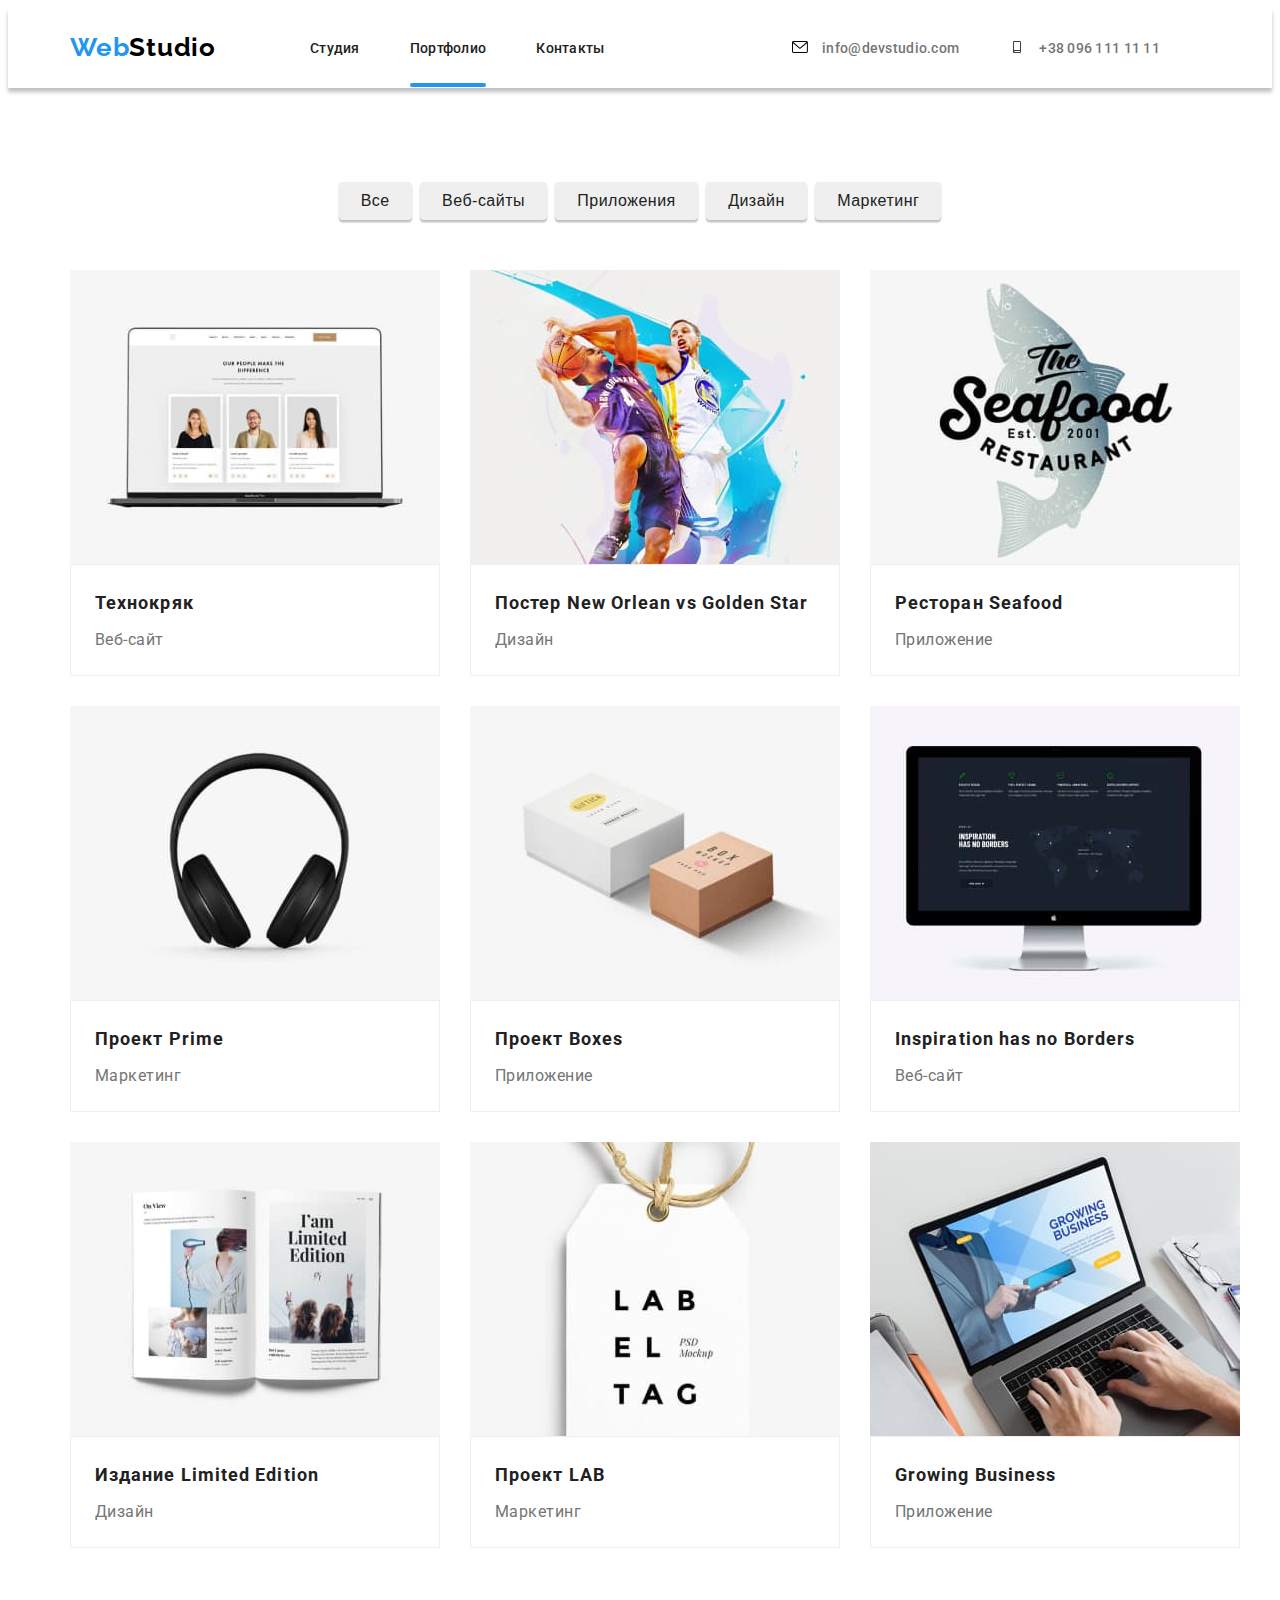
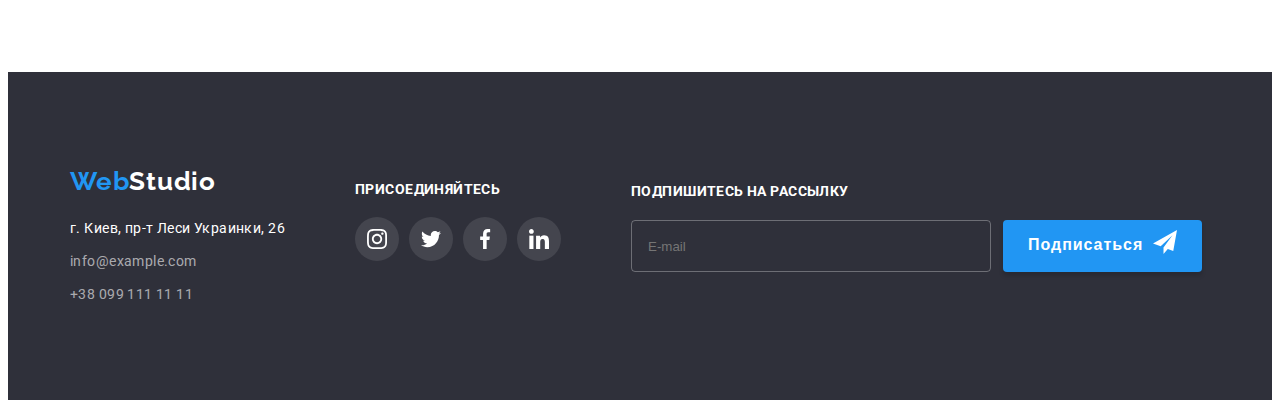
==== portfolio.html @ 91bf0d89 "update index.html" ====
<!DOCTYPE html>
<html lang="ru">

<head>
    <meta charset="UTF-8">
    <meta http-equiv="X-UA-Compatible" content="IE=edge">
    <meta name="viewport" content="width=device-width, initial-scale=1.0">
    <title>Портфолио</title>
    <link rel="preconnect" href="https://fonts.googleapis.com">
    <link rel="preconnect" href="https://fonts.gstatic.com" crossorigin>
    <link href="https://fonts.googleapis.com/css2?family=Raleway:wght@700&family=Roboto:wght@400;500;700&display=swap"
        rel="stylesheet">
    <link rel="stylesheet" href="https://cdnjs.cloudflare.com/ajax/libs/modern-normalize/1.1.0/modern-normalize.min.css"
        integrity="sha512-wpPYUAdjBVSE4KJnH1VR1HeZfpl1ub8YT/NKx4PuQ5NmX2tKuGu6U/JRp5y+Y8XG2tV+wKQpNHVUX03MfMFn9Q=="
        crossorigin="anonymous" referrerpolicy="no-referrer" />
    <link rel="stylesheet" href="./css/pstyles.css">

</head>

<body>
    <header class="header">
        <div class="div-header container">
            <nav class="navi">
                <a class="logo" href="./index.html"><span class="logo-start">Web</span>Studio</a>
                <ul class="header-menu">
                    <li class="header-list">
                        <a class="header-info" href="./studio.html">Студия</a>
                    </li>
                    <li class="header-list">
                        <a class=" after header-info" href="">Портфолио</a>
                    </li>
                    <li class="header-list">
                        <a class="header-info" href="">Контакты</a>
                    </li>
                </ul>
            </nav>
            <ul class="header-menu">
                <li class="link-header">
                    <svg class="contact-icon">
                        <use href="./images/sprite.svg#icon-envelope"></use>
                    </svg>
                    <a class="header-link" href="mailtoinfo@devstudio.com">info@devstudio.com</a>
                </li>
                <li class="link-header">
                    <svg class="contact-icon">
                        <use href="./images/sprite.svg#icon-smartphone"></use>
                    </svg>
                    <a class="header-link" href="tel+380961111111">+38 096 111 11 11</a>
                </li>
            </ul>
        </div>
    </header>
    <main>
        <section class="departments">
            <div class="div-link container">
                <ul class="menu-link">
                    <li class="main-list">
                        <button class="modal-btn" type="button">Все</button>
                    </li>
                    <li class="main-list">
                        <button class="modal-btn" type="button">Веб-сайты</button>
                    </li>
                    <li class="main-list">
                        <button class="modal-btn" type="button">Приложения</button>
                    </li>
                    <li class="main-list">
                        <button class="modal-btn" type="button">Дизайн</button>
                    </li>
                    <li class="main-list">
                        <button class="modal-btn" type="button">Маркетинг</button>
                    </li>
                </ul>
            </div>
            <div class="container">
                <ul class="menu-img">
                    <li class="img-list">
                        <a class="team-list-link" href="">
                            <div class="team-list-img">
                                <img class="list-img" src="./images/portfolio/minilopimg.jpg" alt="ноутбук со списком"
                                    width="370" height="294">
                                <p class="overlay">Ресурс предлагает комплексные предложения с разным уровнем
                                    функционала и сервисов.
                                    Все
                                    это позволит посетителю получить исчерпывающие сведения о компании или частном лице.
                                </p>
                            </div>
                        </a>
                        <div class="div-karte">
                            <h3 class="name">Технокряк</h3>
                            <p class="chapter">Веб-сайт</p>
                        </div>
                    </li>
                    <li class="img-list">
                        <a class="team-list-link" href="">
                            <div class="team-list-img">
                                <img class="list-img" src="./images/portfolio/basketimg.jpg" alt="basket" width="370"
                                    height="294">
                                <p class="overlay">Ресурс предлагает комплексные предложения с разным уровнем
                                    функционала и сервисов.
                                    Все
                                    это позволит посетителю получить исчерпывающие сведения о компании или частном лице.
                                </p>
                            </div>
                        </a>
                        <div class="div-karte">
                            <h3 class="name">Постер New Orlean vs Golden Star</h3>
                            <p class="chapter">Дизайн</p>
                        </div>
                    </li>
                    <li class="img-list">
                        <a class="team-list-link" href="">
                            <div class="team-list-img">
                                <img class="list-img" src="./images/portfolio/fischimg.jpg" alt="fisch" width="370"
                                    height="294">
                                <p class="overlay">Ресурс предлагает комплексные предложения с разным уровнем
                                    функционала и сервисов.
                                    Все
                                    это позволит посетителю получить исчерпывающие сведения о компании или частном лице.
                                </p>
                            </div>
                        </a>

                        <div class="div-karte">
                            <h3 class="name">Ресторан Seafood</h3>
                            <p class="chapter">Приложение</p>
                        </div>
                    </li>
                    <li class="img-list">
                        <a class="team-list-link" href="">
                            <div class="team-list-img">
                                <img class="list-img" src="./images/portfolio/kopfhoimg.jpg" alt="наушники" width="370"
                                    height="294">
                                <p class="overlay">Ресурс предлагает комплексные предложения с разным уровнем
                                    функционала и сервисов.
                                    Все
                                    это позволит посетителю получить исчерпывающие сведения о компании или частном лице.
                                </p>
                            </div>
                        </a>
                        <div class="div-karte">
                            <h3 class="name">Проект Prime</h3>
                            <p class="chapter">Маркетинг</p>
                        </div>
                    </li>
                    <li class="img-list">
                        <a class="team-list-link" href="">
                            <div class="team-list-img">
                                <img class="list-img" src="./images/portfolio/boximg.jpg" alt="хуй пойми что"
                                    width="370" height="294">
                                <p class="overlay">Ресурс предлагает комплексные предложения с разным уровнем
                                    функционала и сервисов.
                                    Все
                                    это позволит посетителю получить исчерпывающие сведения о компании или частном лице.
                                </p>
                            </div>
                        </a>
                        <div class="div-karte">
                            <h3 class="name">Проект Boxes</h3>
                            <p class="chapter">Приложение</p>
                        </div>
                    </li>
                    <li class="img-list">
                        <a class="team-list-link" href="">
                            <div class="team-list-img">
                                <img class="list-img" src="./images/portfolio/bildschimg.jpg" alt="bildschirm"
                                    width="370" height="294">
                                <p class="overlay">Ресурс предлагает комплексные предложения с разным уровнем
                                    функционала и сервисов.
                                    Все
                                    это позволит посетителю получить исчерпывающие сведения о компании или частном лице.
                                </p>
                            </div>
                        </a>
                        <div class="div-karte">
                            <h3 class="name">Inspiration has no Borders</h3>
                            <p class="chapter">Веб-сайт</p>
                        </div>
                    </li>
                    <li class="img-list">
                        <a class="team-list-link" href="">
                            <div class="team-list-img">
                                <img src="./images/portfolio/buchimg.jpg" alt="buch" width="370" height="294">
                                <p class="overlay">Ресурс предлагает комплексные предложения с разным уровнем
                                    функционала и сервисов.
                                    Все
                                    это позволит посетителю получить исчерпывающие сведения о компании или частном лице.
                                </p>
                            </div>
                        </a>
                        <div class="div-karte">
                            <h3 class="name">Издание Limited Edition</h3>
                            <p class="chapter"> Дизайн</p>
                        </div>
                    </li>
                    <li class="img-list">
                        <a class="team-list-link" href="">
                            <div class="team-list-img">
                                <img class="list-img" src="./images/portfolio/tabimg.jpg" alt="tab" width="370"
                                    height="294">
                                <p class="overlay">Ресурс предлагает комплексные предложения с разным уровнем
                                    функционала и сервисов.
                                    Все
                                    это позволит посетителю получить исчерпывающие сведения о компании или частном лице.
                                </p>
                            </div>
                        </a>
                        <div class="div-karte">
                            <h3 class="name">Проект LAB</h3>
                            <p class="chapter">Маркетинг</p>
                        </div>
                    </li>
                    <li class="img-list">
                        <a class="team-list-link" href="">
                            <div class="team-list-img">
                                <img class="list-img" src="./images/portfolio/loptopimg.jpg" alt="loptop" width="370"
                                    height="294">
                                <p class="overlay">Ресурс предлагает комплексные предложения с разным уровнем
                                    функционала и сервисов.
                                    Все
                                    это позволит посетителю получить исчерпывающие сведения о компании или частном лице.
                                </p>
                            </div>
                        </a>
                        <div class="div-karte">
                            <h3 class="name">Growing Business</h3>
                            <p class="chapter">Приложение</p>
                        </div>
                    </li>
                </ul>
            </div>
        </section>
    </main>
    <footer class="footer">
        <div class="basic-div container">
            <div class="div-footer ">
                <a class="footer-logo" href="./index.html"><span class="logo-finish">Web</span>Studio</a>
                <address class="address">
                    <ul class="menu-footer">
                        <li class="footer-list">
                            <a class="footer-address-link" href="https://goo.gl/maps/mfd53RpsewYsdwgU8" target="_blank"
                                rel="noopener nooreferrer">г. Киев,
                                пр-т Леси
                                Украинки, 26</a>
                        </li>
                        <li class="footer-list">
                            <a class="footer-link" href="mailtoinfo@example.com">info@example.com</a>
                        </li>
                        <li class="footer-list">
                            <a class="footer-link" href="tel+380991111111">+38 099 111 11 11</a>
                        </li>
                    </ul>
                </address>
            </div>
            <div class="footer-link-list">
                <p class="footer-title">Присоединяйтесь</p>
                <ul class="social-link-footer">
                    <li class="social-list-item-footer">
                        <a href="" class="social-list-link-footer">
                            <svg style="height:20px ; width:20px;" class="social-list-icon-footer">
                                <use href="./images/sprite.svg#icon-instagram"></use>
                            </svg>
                        </a>
                    </li>
                    <li class="social-list-item-footer">
                        <a href="" class="social-list-link-footer">
                            <svg style="height:20px ; width:20px;" class="social-list-icon-footer">
                                <use href="./images/sprite.svg#icon-twitter"></use>
                            </svg>
                        </a>
                    </li>
                    <li class="social-list-item-footer">
                        <a href="" class="social-list-link-footer">
                            <svg style="height:20px ; width:20px;" class="social-list-icon-footer">
                                <use href="./images/sprite.svg#icon-facebook"></use>
                            </svg>
                        </a>
                    </li>
                    <li class="social-list-item-footer">
                        <a href="" class="social-list-link-footer">
                            <svg style="height:20px ; width:20px;" class="social-list-icon-footer">
                                <use href="./images/sprite.svg#icon-in"></use>
                            </svg>
                        </a>
                    </li>
                </ul>
            </div>
            <div class="form-subscribe-send">
                <p class="subscribe">Подпишитесь на рассылку</p>
                <form class="form-footer-subscribe">
                    <label class="form-subscribe-send-label" for="">
                        <input class="form-subscribe-send-input" name="user-email-footer" type="email"
                            placeholder="E-mail">
                    </label>
                    <button class="form-Subscribe-link-send">Подписаться
                        <svg class="icon-send-footer">
                            <use href="./images/sprite.svg#icon-send"></use>
                        </svg>
                    </button>
                </form>
            </div>
        </div>

    </footer>
</body>

</html>
---- css/pstyles.css ----
body {
    font-family: 'Roboto',
        sans-serif;
}

* {
    box-sizing: border-box;
}

ul {
    list-style: none;
    text-decoration: none;
}


a {
    text-decoration: none;
}

h1,
h2,
h3,
h4,
h5,
h6,
p {
    margin-top: 0;
    margin-bottom: 0;
}

ul,
ol {
    margin-top: 0;
    margin-bottom: 0;
    padding-left: 0;
}

img {
    display: block;
}

.container {
    width: 1170px;
    padding-right: 15px;
    padding-left: 15px;
    margin: 0 auto;
}

section {
    padding: 94px 0;
}

/* -----HEADER----- */

/* menu-item--- */

.header {
    padding-top: 24px;
    padding-bottom: 25px;
    background: #FFFFFF;
    box-shadow: 0px 4px 4px rgba(0, 0, 0, 0.25);
}

.div-header {
    display: flex;
    align-items: center;
}

.navi {
    display: flex;
    align-items: center;
}

/* ---menu-item-end--- */

/* ----logo---- */

.logo {
    font-family: 'Raleway';
    font-weight: 700;
    font-size: 26px;
    line-height: 1.19;
    letter-spacing: 0.03em;
    color: #000000;
}

.logo {
    margin-right: 94px;
}

.logo-start {
    font-family: 'Raleway';
    font-weight: 700;
    font-size: 26px;
    line-height: 1.19;
    letter-spacing: 0.03em;
    color: #2196F3;
}

/* ----logo-end----- */
/* -----link---- */

.header-list:not(:last-child) {
    margin-right: 50px;
}

.header-info {
    font-weight: 500;
    font-size: 14px;
    line-height: 1.14;
    letter-spacing: 0.02em;
    color: #212121;
    transition: color 250ms cubic-bezier(0.4, 0, 0.2, 1);
}

.header-list {
    position: relative;
}

.after::after {
    content: "";
    position: absolute;
    bottom: -30px;
    display: flex;
    content: "";
    height: 4px;
    width: 100%;
    background-color: #2196F3;
    flex-shrink: 0;
    border-radius: 2px;
    transition: color 250ms cubic-bezier(0.4, 0, 0.2, 1);
}


.header-info:hover,
.header-info:focus {
    color: #2196F3;
}

/* ----link-end--- */
/* ---contact---- */

.contact-icon {
    width: 16px;
    height: 12px;
    margin: 0 auto;
    margin-right: 10px;
}

.link-header {
    transition: fill 250ms cubic-bezier(0.4, 0, 0.2, 1);
}

.link-header:hover,
.link-header:focus {
    fill: #2196F3;
}

.header-menu {
    display: flex;
    align-items: center;
    margin-left: auto;
}

.header-link {
    margin-right: 50px;
}

.header-link {
    font-weight: 500;
    font-size: 14px;
    line-height: 1.14;
    letter-spacing: 0.02em;
    color: #757575;
    transition: color 250ms cubic-bezier(0.4, 0, 0.2, 1);

}

.header-link:hover,
.header-link:focus {
    color: #2196F3;
}

/* ---contact-end---- */

/* -----END HEADER--- */

/* ------MAIN---- */

/* ----link--- */

.menu-link {
    margin-bottom: 16px;
}

.main-list {
    margin: 0 auto;
}

.div-link {
    padding: 0 0 34px;
    width: 611px;
}

.menu-link {
    display: flex;
    align-items: center;
}

.modal-btn {
    font-weight: 500;
    font-size: 16px;
    line-height: 1.62;
    text-align: center;
    letter-spacing: 0.03em;
    cursor: pointer;
    color: #212121;
    display: flex;
    cursor: pointer;
    align-items: center;
    text-align: center;
}

.modal-btn {
    padding: 6px 22px;
    box-shadow: 0px 3px 1px rgba(0, 0, 0, 0.1), 0px 1px 2px rgba(0, 0, 0, 0.08), 0px 2px 2px rgba(0, 0, 0, 0.12);
    border-radius: 4px;
    border: none;
    transition: color 250ms cubic-bezier(0.4, 0, 0.2, 1);
    transition: background-color 250ms cubic-bezier(0.4, 0, 0.2, 1);
}

.modal-btn:hover,
.modal-btn:focus {
    color: white;
    background-color: #2196F3;
}

/* ---link-end---- */

/* ----img---- */

.team-list-link {
    display: block;
}

.team-list-img {
    position: relative;
    overflow: hidden;
}

.overlay {
    position: absolute;
    font-style: normal;
    font-weight: 400;
    font-size: 18px;
    line-height: 1.55;
    letter-spacing: 0.03em;
    color: #FFFFFF;
    top: 0;
    left: 0;
    width: 100%;
    height: 100%;
    background: rgba(33, 150, 243, 0.9);
    overflow: auto;
    padding: 63px 24px;

    transform: translateY(100%);
    transition: transform 250ms cubic-bezier(0.4, 0, 0.2, 1);
}

.img-list:hover .overlay,
.team-list-link:focus .overlay {
    transform: translateY(0%);

}

.img-list:hover {
    box-shadow: 0px 1px 1px rgba(0, 0, 0, 0.12), 0px 4px 4px rgba(0, 0, 0, 0.06), 1px 4px 6px rgba(0, 0, 0, 0.16);
}

.img-list {
    transition: border 250ms cubic-bezier(0.4, 0, 0.2, 1), box-shadow 250ms cubic-bezier(0.4, 0, 0.2, 1);
}











.div-karte {
    background-color: #FFFFFF;
    padding: 20px 24px;
    border: 1px solid #EEEEEE;
}

.name {
    margin-bottom: 4px;
}

.menu-img {
    display: flex;
    flex-wrap: wrap;
    width: 1200px;
    margin: 0 auto;
    /* flex-basis: calc((100%-60px) / 3); */

    /* margin-left: -30px;
    margin-top: -30px; */

}

.img-list:not(:last-child) {
    margin-right: 30px;

}

.img-list {
    margin-bottom: 30px;
    /* margin-left: 30px;
    margin-top: 30px; */
}

.name {
    font-weight: 700;
    font-size: 18px;
    line-height: 2;
    letter-spacing: 0.06em;
    color: #212121;
}

.chapter {
    font-size: 16px;
    line-height: 1.88;
    letter-spacing: 0.03em;
    color: #757575;
}

/* ----img-end---- */

/* -----END MAIN---- */

/* ----FOOTER----- */

.footer {
    background-color: #2F303A;
    display: flex;
    align-items: center;
    padding: 94px 0;
}

.basic-div {
    display: flex;
    flex-wrap: wrap;
}

address {
    font-style: normal;
    margin-top: 20px;
}

.footer-logo {
    font-family: 'Raleway';
    font-weight: 700;
    font-size: 26px;
    line-height: 1.19;
    letter-spacing: 0.03em;
    color: #FFFFFF;
}

.logo-finish {
    font-family: 'Raleway';
    font-weight: 700;
    font-size: 26px;
    line-height: 1.19;
    letter-spacing: 0.03em;
    color: #2196F3;
}

.footer-address-link {
    font-family: 'Roboto', sans-serif;
    font-weight: 400;
    font-size: 14px;
    line-height: 1.70;
    letter-spacing: 0.03em;
    color: #FFFFFF;
}

.footer-list:not(:last-child) {
    margin-bottom: 9px;
}

.footer-link {
    font-family: 'Roboto', sans-serif;
    font-weight: 400;
    font-size: 14px;
    line-height: 1.70;
    letter-spacing: 0.03em;
    color: rgba(255, 255, 255, 0.6);
    transition: color 250ms cubic-bezier(0.4, 0, 0.2, 1);
}

.div-footer {
    margin-right: 70px;
}

.footer-link:hover,
.footer-link:focus {
    color: #2196F3;
}

.footer-link-list {
    margin-right: 70px;
}

.footer-title {
    font-family: 'Roboto';
    font-style: normal;
    font-weight: 700;
    font-size: 14px;
    line-height: 16px;
    letter-spacing: 0.03em;
    text-transform: uppercase;
    color: #FFFFFF;
}

.footer-title {
    margin-bottom: 20px;
}

.social-link-footer {
    display: flex;
    flex-wrap: wrap;
    width: 206px;
    justify-content: space-between;

}

.social-list-link-footer {
    display: flex;
    align-items: center;
    justify-content: center;
    width: 44px;
    height: 44px;
    border-radius: 50%;
    background-color: rgba(255, 255, 255, 0.1);
    fill: #FFFFFF;
    transition: background-color 250ms cubic-bezier(0.4, 0, 0.2, 1);
}

.social-list-link-footer:hover,
.social-list-link-footer:focus {
    background-color: #2196F3;
}

.footer-link-list {
    margin-top: 15px;
}


.subscribe {
    font-weight: 700;
    font-size: 14px;
    line-height: 1.14;
    letter-spacing: 0.03em;
    text-transform: uppercase;
    color: #FFFFFF;
    margin-top: 18px;
    margin-bottom: 20px;
}

.form-subscribe-send-label {
    border: 1px solid rgba(255, 255, 255, 0.3);
    border-radius: 4px;
    margin-right: 12px;
}

.form-subscribe-send-input {
    background-color: transparent;
    border: none;
    outline: none;
    width: 358px;
    height: 50px;
    color: #FFFFFF;
    padding-left: 16px;
}

.form-Subscribe-link-send {
    font-weight: 700;
    font-size: 16px;
    line-height: 1.87;
    display: block;
    letter-spacing: 0.06em;
    color: #FFFFFF;
    padding: 10px 25px;
    display: flex;
    flex-grow: center;
    cursor: pointer;
    background: #2196F3;
    box-shadow: 0px 4px 4px rgba(0, 0, 0, 0.15);
    border-radius: 4px;
    border: none;
}

.form-footer-subscribe {
    display: flex;
}

.icon-send-footer {
    width: 24px;
    height: 24px;
    margin-left: 10px;
}

/* --------END FOOTER----- */
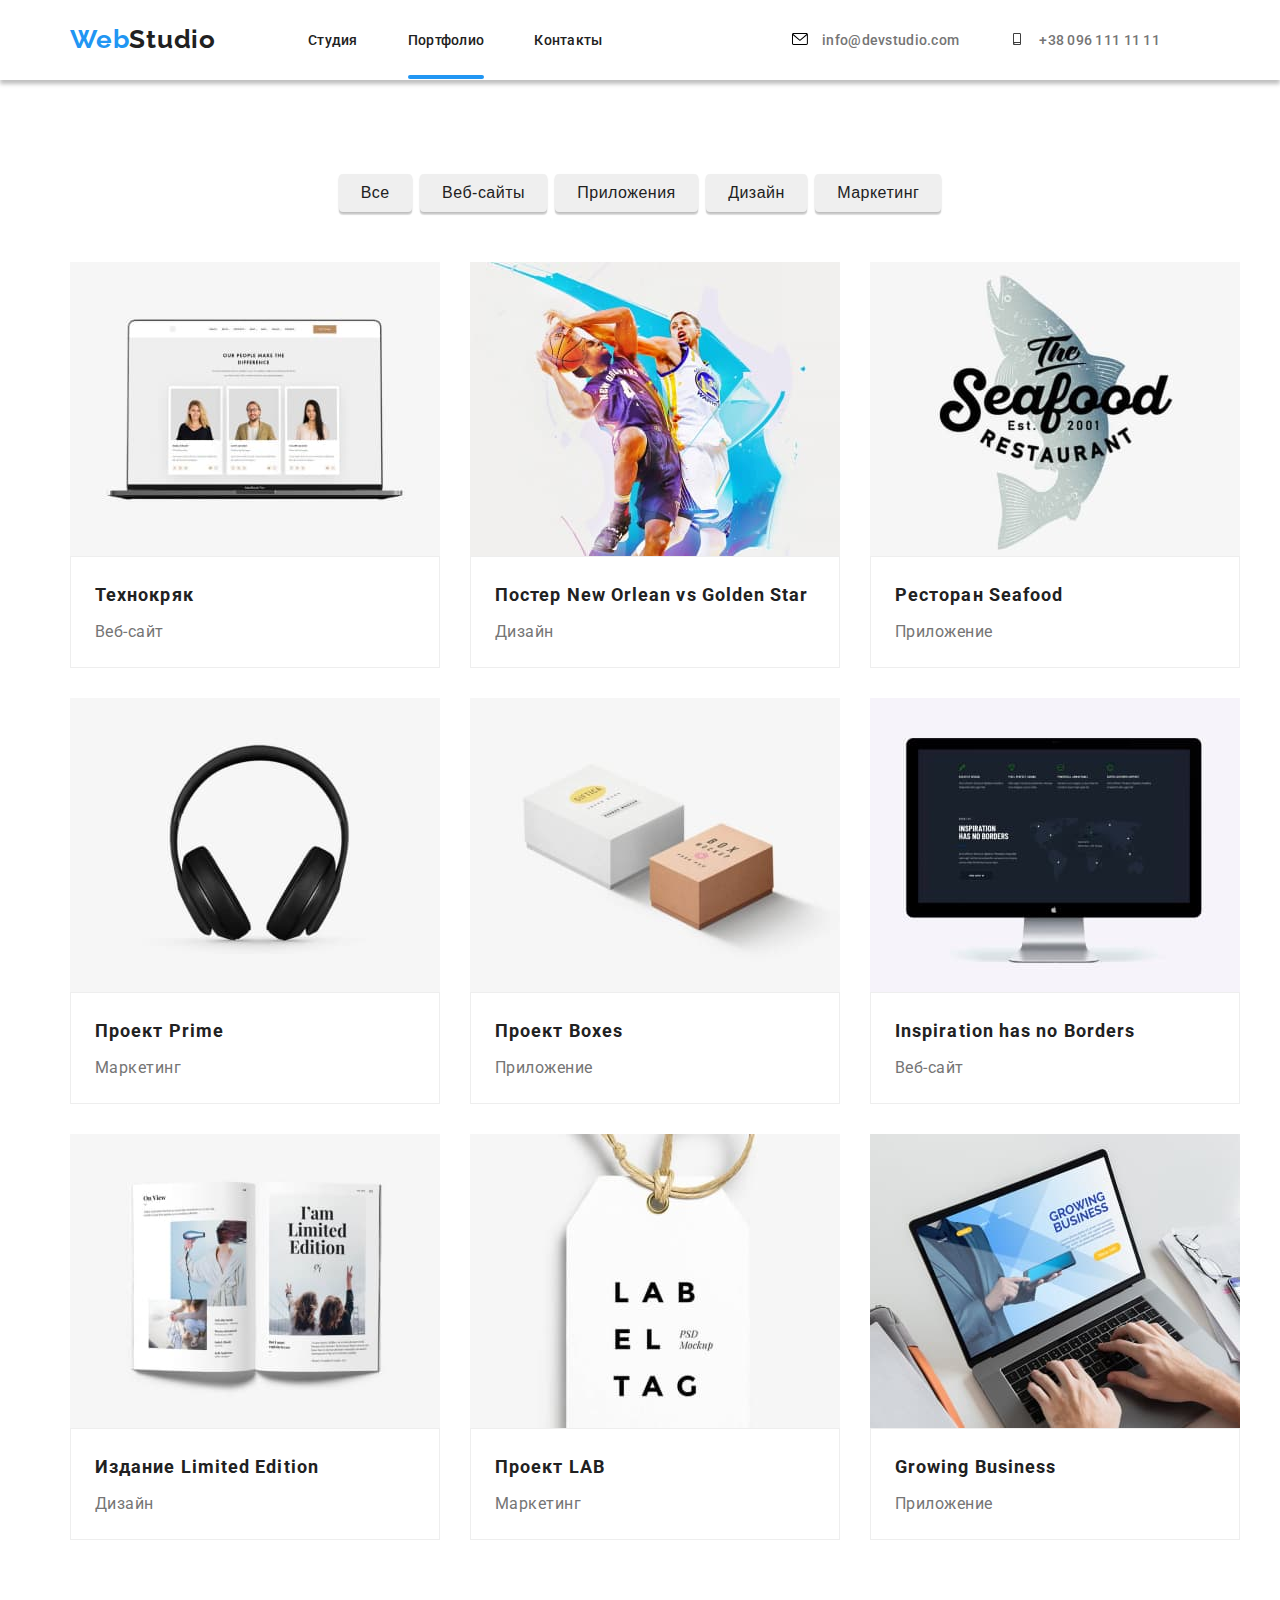
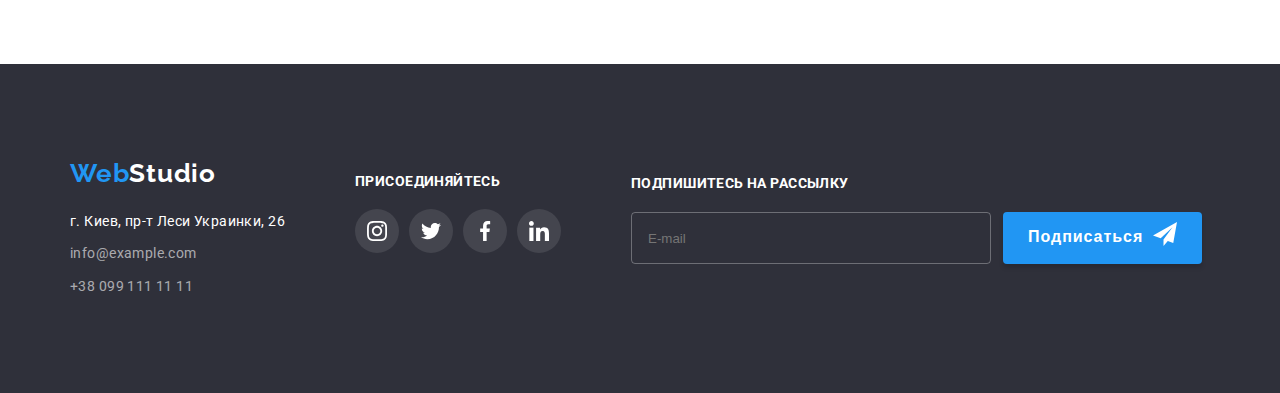
==== commit 173ce74c: "портфолио в сассе" ====
--- a/portfolio.html
+++ b/portfolio.html
@@ -13,7 +13,7 @@
     <link rel="stylesheet" href="https://cdnjs.cloudflare.com/ajax/libs/modern-normalize/1.1.0/modern-normalize.min.css"
         integrity="sha512-wpPYUAdjBVSE4KJnH1VR1HeZfpl1ub8YT/NKx4PuQ5NmX2tKuGu6U/JRp5y+Y8XG2tV+wKQpNHVUX03MfMFn9Q=="
         crossorigin="anonymous" referrerpolicy="no-referrer" />
-    <link rel="stylesheet" href="./css/pstyles.css">
+    <link rel="stylesheet" href="./css/main.min.css">
 
 </head>
 
@@ -21,7 +21,7 @@
     <header class="header">
         <div class="div-header container">
             <nav class="navi">
-                <a class="logo" href="./index.html"><span class="logo-start">Web</span>Studio</a>
+                <a class="logo logo--header" href="./index.html"><span class="logo__web">Web</span>Studio</a>
                 <ul class="header-menu">
                     <li class="header-list">
                         <a class="header-info" href="./studio.html">Студия</a>
@@ -233,7 +233,7 @@
     <footer class="footer">
         <div class="basic-div container">
             <div class="div-footer ">
-                <a class="footer-logo" href="./index.html"><span class="logo-finish">Web</span>Studio</a>
+                <a class="logo logo--footer" href="./index.html"><span class="logo__web">Web</span>Studio</a>
                 <address class="address">
                     <ul class="menu-footer">
                         <li class="footer-list">
--- a/css/main.min.css
+++ b/css/main.min.css
@@ -0,0 +1 @@
+.container{width:1170px;padding-right:15px;padding-left:15px;margin:0 auto}.visually-hidden{position:absolute !important;width:1px !important;height:1px !important;padding:0 !important;margin:-1px !important;overflow:hidden !important;clip:rect(0, 0, 0, 0) !important;white-space:nowrap !important;border:0 !important}.is-hidden{visibility:hidden;opacity:0;pointer-events:none}:root{--main-font: "Roboto", sans-serif;--blacklish: #212121;--darkish: #757575;--bluelish: #2196F3}*{box-sizing:border-box}body{font-family:var(--main-font);margin:0}ul,ol{list-style:none}h1,h2,h3,h4,h5,h6,p{margin-top:0;margin-bottom:0}ul,ol{margin-top:0;margin-bottom:0;padding-left:0}img{display:block}a{text-decoration:none}header{padding-top:24px;padding-bottom:25px}section{padding:94px 0}.btn{display:flex;font-weight:700;font-size:16px;line-height:1.88;align-items:center;text-align:center;letter-spacing:.06em;cursor:pointer;color:#fff;background:var(--bluelish);border-radius:4px;border:none;padding:10px 32px;margin-top:30px;margin:0 auto}.btn:hover,.btn:focus{background:var(--bluelish);outline:none}.btn--footer{height:max-content;box-shadow:0px 4px 4px rgba(0,0,0,.15);padding:10px 25px}.btn--modal-window{display:block;padding:10px 55px;transition:background 250ms cubic-bezier(0.4, 0, 0.2, 1)}.logo--header{margin-right:92px}.logo{font-family:"Raleway",sans-serif;font-weight:700;font-size:26px;line-height:1.2;letter-spacing:.03em;color:var(--blacklish)}.logo--footer{color:#fff}.logo__web{font-weight:700;font-size:26px;line-height:1.2;letter-spacing:.03em;color:var(--bluelish)}.container--header{display:flex;align-items:center}.header__navi{display:flex;align-items:center}.navi__menu{display:flex;align-items:center}.navi__item{position:relative}.navi__item:not(:last-child){margin-right:50px}.navi__link{font-weight:500;font-size:14px;line-height:1.14;letter-spacing:.02em;color:var(--blacklish)}.navi__link:hover,.navi__link:focus{color:var(--bluelish)}.navi__link::after{position:absolute;display:flex;content:"";height:4px;width:100%;background-color:rgba(0,0,0,0);flex-shrink:0;border-radius:2px;padding:0 0 25px 0;transition:background 250ms cubic-bezier(0.4, 0, 0.2, 1)}.navi__link:hover::after{background:linear-gradient(to bottom, transparent 90%, #2196F3 10%)}.header__contacts{display:flex;align-items:center;margin-left:auto}.contacts__elem:hover,.contacts__elem:focus{Fill:var(--bluelish);color:var(--bluelish)}.contacts__link{font-weight:500;font-size:14px;line-height:1.14;letter-spacing:.02em;color:var(--darkish);margin-right:50px;transition:color 250ms cubic-bezier(0.4, 0, 0.2, 1)}.contacts__link:hover,.contacts__link:focus{color:var(--bluelish)}.contacts__icon{width:16px;height:12px;transition:fill 250ms cubic-bezier(0.4, 0, 0.2, 1);margin:0 auto;margin-right:10px}.contacts__icon:hover,.contacts__icon:focus{fill:var(--bluelish)}.container--header{display:flex;align-items:center}.header__navi{display:flex;align-items:center}.navi__menu{display:flex;align-items:center}.navi__item{position:relative}.navi__item:not(:last-child){margin-right:50px}.navi__link{font-weight:500;font-size:14px;line-height:1.14;letter-spacing:.02em;color:var(--blacklish)}.navi__link:hover,.navi__link:focus{color:var(--bluelish)}.navi__link::after{position:absolute;display:flex;content:"";height:4px;width:100%;background-color:rgba(0,0,0,0);flex-shrink:0;border-radius:2px;padding:0 0 25px 0;transition:background 250ms cubic-bezier(0.4, 0, 0.2, 1)}.navi__link:hover::after{background:linear-gradient(to bottom, transparent 90%, #2196F3 10%)}.header__contacts{display:flex;align-items:center;margin-left:auto}.contacts__elem:hover,.contacts__elem:focus{Fill:var(--bluelish);color:var(--bluelish)}.contacts__link{font-weight:500;font-size:14px;line-height:1.14;letter-spacing:.02em;color:var(--darkish);margin-right:50px;transition:color 250ms cubic-bezier(0.4, 0, 0.2, 1)}.contacts__link:hover,.contacts__link:focus{color:var(--bluelish)}.contacts__icon{width:16px;height:12px;transition:fill 250ms cubic-bezier(0.4, 0, 0.2, 1);margin:0 auto;margin-right:10px}.contacts__icon:hover,.contacts__icon:focus{fill:var(--bluelish)}.hero{background-color:var(--blacklish);background-image:linear-gradient(rgba(47, 48, 58, 0.4), rgba(47, 48, 58, 0.4)),url(../images/hero/hero.img.jpg);background-repeat:no-repeat;background-size:cover;padding:200px 0 280px}.container--hero{width:696px;margin:0 auto}.hero__title{font-weight:900;font-size:44px;line-height:1.36;text-align:center;letter-spacing:.06em;text-transform:uppercase;color:#fff;width:696px;height:120px;margin:0 auto;margin-bottom:30px}.about{padding-bottom:0}.about__menu{display:flex}.about__item:not(:last-child){padding-right:30px}.about__card{display:flex;flex-direction:column;width:270px}.about__element{padding:25px 100px;background-color:#f5f4fa}.about__element-icon{width:70px;height:70px}.about__card-title{font-weight:700;font-size:14px;line-height:1.14;letter-spacing:.03em;text-transform:uppercase;color:var(--blacklish);margin:10px 0;margin-top:30px}.about__card-text{font-weight:400;font-size:14px;line-height:1.7;letter-spacing:.03em;color:var(--darkish)}.tasks__title{font-weight:700;font-size:36px;line-height:1.16;text-align:center;letter-spacing:.03em;color:var(--blacklish);margin-bottom:50px}.tasks__menu{display:flex;margin-left:-30px;margin-top:-30px}.tasks__element{position:relative}.tasks__img{margin-left:30px;margin-top:30px}.tasks__text{position:absolute;bottom:0;right:0;font-style:normal;font-weight:700;font-size:14px;line-height:1.14;text-align:center;letter-spacing:.03em;text-transform:uppercase;padding:27px 0px;width:370px;background:rgba(47,48,58,.8);color:#fff}.team{background-color:#f5f4fa}.team__title{font-weight:700;font-size:36px;line-height:1.16;text-align:center;letter-spacing:.03em;color:var(--blacklish);margin-bottom:50px}.team__menu{display:flex;flex-wrap:wrap}.team__element{flex-basis:calc(100% - 120px)/4;margin:0 auto;box-shadow:0px 1px 3px rgba(0,0,0,.12),0px 1px 1px rgba(0,0,0,.14),0px 2px 1px rgba(0,0,0,.2)}.team__info{background-color:#fff;padding:30px 32px}.team__info-name{font-weight:500;font-size:16px;line-height:1.18;text-align:center;letter-spacing:.03em;color:var(--blacklish);margin-bottom:10px}.team__info-profession{font-weight:400;font-size:16px;line-height:1.18;text-align:center;letter-spacing:.03em;color:var(--darkish);margin-bottom:16px}.team__info-social-link-menu{display:flex;justify-content:space-between}.team__info-link{display:flex;align-items:center;justify-content:center;width:44px;height:44px;border-radius:50%;fill:#afb1b8;transition:background-color 250ms cubic-bezier(0.4, 0, 0.2, 1),fill 250ms cubic-bezier(0.4, 0, 0.2, 1)}.team__info-link:hover,.team__info-link:focus{fill:#fff;background-color:var(--bluelish)}.team__info-icon{width:20px;height:20px}.clients__title{color:var(--blacklish);font-size:36px;text-align:center;line-height:42px;line-height:100%;align-items:center;margin-bottom:50px}.clients__menu{display:flex}.clients__element:not(:last-child){margin-right:30px}.clients__link{display:block;padding:16px 32px;border:1px solid #afb1b8;border-radius:5px;transition:fill 250ms cubic-bezier(0.4, 0, 0.2, 1),border 250ms cubic-bezier(0.4, 0, 0.2, 1)}.clients__link:hover svg,.clients__link:focus svg{fill:var(--bluelish)}.clients__link:hover,.clients__link:focus{outline:none;border:1px solid var(--bluelish)}.clients__icon{width:106px;height:60px;fill:#afb1b8;transition:fill 250ms cubic-bezier(0.4, 0, 0.2, 1)}.clients__icon:hover,.clients__icon:focus{fill:var(--bluelish)}.footer{background-color:#2f303a;align-items:center;padding:94px 0}.container--footer{display:flex}.footer__contact{margin-right:70px}.contact__address{font-style:normal;margin-top:20px}.contact__element:not(:last-child){margin-bottom:10px}.contact__link-email{font-weight:400;font-size:14px;line-height:1.7;letter-spacing:.03em;color:#fff}.contact__link{font-weight:400;font-size:14px;line-height:1.7;letter-spacing:.03em;color:rgba(255,255,255,.6);transition:color 250ms cubic-bezier(0.4, 0, 0.2, 1)}.contact__link:hover,.contact__link:focus{color:var(--bluelish)}.footer__social{margin-right:70px;margin-top:15px}.social__title{font-family:"Roboto";font-style:normal;font-weight:700;font-size:14px;line-height:16px;letter-spacing:.03em;text-transform:uppercase;color:#fff;margin-bottom:20px}.social__menu{display:flex;flex-wrap:wrap;width:206px;justify-content:space-between}.social__link{display:flex;align-items:center;justify-content:center;width:44px;height:44px;border-radius:50%;background-color:rgba(255,255,255,.1);fill:#fff;transition:background-color 250ms cubic-bezier(0.4, 0, 0.2, 1)}.social__link:hover,.social__link:focus{background-color:var(--bluelish)}.footer__subscribe-send{display:block}.subscribe__form{display:flex}.subscribe__label{font-weight:700;font-size:14px;line-height:1.14;letter-spacing:.03em;text-transform:uppercase;color:#fff;margin-top:15px}.subscribe__email{display:flex;align-items:flex-end}.subscribe__input{background-color:rgba(0,0,0,0);border:none;outline:none;width:358px;height:50px;color:#fff;padding-left:16px;margin-top:20px;border:1px solid rgba(255,255,255,.3);border-radius:4px;margin-right:12px}.subscribe__form-icon{width:24px;height:24px;margin-left:10px}.backdrop{position:fixed;top:0;left:0;width:100vw;height:100vh;background-color:rgba(0,0,0,.2);transition:opacity 250ms cubic-bezier(0.4, 0, 0.2, 1),visibility 250ms cubic-bezier(0.4, 0, 0.2, 1)}.modal-window{position:absolute;left:50%;top:50%;width:528px;background-color:#fff;transform:translate(-50%, -50%)}.modal-window__close-btn{position:absolute;top:0;right:0;border-radius:50%;border:1px solid rgba(0,0,0,.1);background-color:#fff;cursor:pointer;padding:0;outline:none;margin:8px 8px}.modal-window__close-btn__icon{display:block;width:30px;height:30px;padding:6px 6px;fill:#000}.modal-window__close-btn__icon:hover,.modal-window__close-btn__icon:focus{fill:var(--bluelish)}.modal-window__form{display:flex;flex-direction:column;padding:40px}.modal-window__form__suptitle{font-weight:700;font-size:20px;line-height:1.15;text-align:center;letter-spacing:.03em;color:#212121;justify-content:center;margin-bottom:12px}.modal-window__form-label{margin-bottom:10px;font-weight:400;font-size:12px;line-height:1.16;letter-spacing:.01em;letter-spacing:.01em;color:#757575}.modal-window__form-element{display:block;position:relative;margin-top:4px}.modal-window__form__imput{border:1px solid rgba(33,33,33,.2);border-radius:4px;width:100%;height:40px;padding-left:40px;transition:border-color 250ms cubic-bezier(0.4, 0, 0.2, 1)}.modal-window__form__imput:hover,.modal-window__form__imput:focus{border-color:var(--bluelish);outline:none}.modal-window__form__imput:focus,.modal-window__form__imput:hover+.modal-window__form-icon{fill:var(--bluelish)}.modal-window__form-icon{left:15px;top:50%;transform:translateY(-50%);position:absolute;color:var(--blacklish);width:12px;height:12px;transition:fill 250ms cubic-bezier(0.4, 0, 0.2, 1)}.modal-window__form-messege-label{margin-bottom:20px;font-weight:400;font-size:12px;line-height:1.16;letter-spacing:.01em;letter-spacing:.01em;color:var(--darkish)}.modal-window__form-messege{width:100%;height:120px;border:1px solid rgba(33,33,33,.2);border-radius:4px;padding:12px 16px;margin-top:4px;transition:border-color 250ms cubic-bezier(0.4, 0, 0.2, 1);resize:none}.modal-window__form-messege::placeholder{font-weight:400;font-size:14px;line-height:1.14;letter-spacing:.01em;color:rgba(117,117,117,.5)}.modal-window__form-messege:hover,.modal-window__form-messege:focus+.modal-form-messege-label{outline:none;border-color:var(--bluelish)}.modal-window__form-checkbox-label{display:flex;align-items:center;font-weight:400;font-size:14px;line-height:1.7;letter-spacing:.03em;margin-bottom:30px}.modal-window__form__checkbox-input:checked+.modal-window__form-checkbox-label::before{background-image:url("../images/icon-check-orig.svg")}.modal-window__form-checkbox-label::before{display:block;content:"";height:15px;width:16px;border:solid 1px var(--blacklish);cursor:pointer;border-radius:4px;margin-right:7px}.modal-window__form-link-accept-policy{font-weight:400;font-size:14px;line-height:1.71;letter-spacing:.03em;text-decoration-line:underline;color:var(--bluelish)}.team{background-color:#f5f4fa}.team__title{font-weight:700;font-size:36px;line-height:1.16;text-align:center;letter-spacing:.03em;color:var(--blacklish);margin-bottom:50px}.team__menu{display:flex;flex-wrap:wrap}.team__element{flex-basis:calc(100% - 120px)/4;margin:0 auto;box-shadow:0px 1px 3px rgba(0,0,0,.12),0px 1px 1px rgba(0,0,0,.14),0px 2px 1px rgba(0,0,0,.2)}.team__info{background-color:#fff;padding:30px 32px}.team__info-name{font-weight:500;font-size:16px;line-height:1.18;text-align:center;letter-spacing:.03em;color:var(--blacklish);margin-bottom:10px}.team__info-profession{font-weight:400;font-size:16px;line-height:1.18;text-align:center;letter-spacing:.03em;color:var(--darkish);margin-bottom:16px}.team__info-social-link-menu{display:flex;justify-content:space-between}.team__info-link{display:flex;align-items:center;justify-content:center;width:44px;height:44px;border-radius:50%;fill:#afb1b8;transition:background-color 250ms cubic-bezier(0.4, 0, 0.2, 1),fill 250ms cubic-bezier(0.4, 0, 0.2, 1)}.team__info-link:hover,.team__info-link:focus{fill:#fff;background-color:var(--bluelish)}.team__info-icon{width:20px;height:20px}.header{background:#fff;box-shadow:0px 4px 4px rgba(0,0,0,.25)}.div-header{display:flex;align-items:center}.navi{display:flex;align-items:center}.header-list:not(:last-child){margin-right:50px}.header-info{font-weight:500;font-size:14px;line-height:1.14;letter-spacing:.02em;color:#212121;transition:color 250ms cubic-bezier(0.4, 0, 0.2, 1)}.header-list{position:relative}.after::after{content:"";position:absolute;bottom:-30px;display:flex;content:"";height:4px;width:100%;background-color:#2196f3;flex-shrink:0;border-radius:2px;transition:color 250ms cubic-bezier(0.4, 0, 0.2, 1)}.header-info:hover,.header-info:focus{color:#2196f3}.contact-icon{width:16px;height:12px;margin:0 auto;margin-right:10px}.link-header{transition:fill 250ms cubic-bezier(0.4, 0, 0.2, 1)}.link-header:hover,.link-header:focus{fill:#2196f3}.header-menu{display:flex;align-items:center;margin-left:auto}.header-link{margin-right:50px}.header-link{font-weight:500;font-size:14px;line-height:1.14;letter-spacing:.02em;color:#757575;transition:color 250ms cubic-bezier(0.4, 0, 0.2, 1)}.header-link:hover,.header-link:focus{color:#2196f3}.menu-link{margin-bottom:16px}.main-list{margin:0 auto}.div-link{padding:0 0 34px;width:611px}.menu-link{display:flex;align-items:center}.modal-btn{font-weight:500;font-size:16px;line-height:1.62;text-align:center;letter-spacing:.03em;cursor:pointer;color:#212121;display:flex;cursor:pointer;align-items:center;text-align:center}.modal-btn{padding:6px 22px;box-shadow:0px 3px 1px rgba(0,0,0,.1),0px 1px 2px rgba(0,0,0,.08),0px 2px 2px rgba(0,0,0,.12);border-radius:4px;border:none;transition:color 250ms cubic-bezier(0.4, 0, 0.2, 1);transition:background-color 250ms cubic-bezier(0.4, 0, 0.2, 1)}.modal-btn:hover,.modal-btn:focus{color:#fff;background-color:#2196f3}.team-list-link{display:block}.team-list-img{position:relative;overflow:hidden}.overlay{position:absolute;font-style:normal;font-weight:400;font-size:18px;line-height:1.55;letter-spacing:.03em;color:#fff;top:0;left:0;width:100%;height:100%;background:rgba(33,150,243,.9);overflow:auto;padding:63px 24px;transform:translateY(100%);transition:transform 250ms cubic-bezier(0.4, 0, 0.2, 1)}.img-list:hover .overlay,.team-list-link:focus .overlay{transform:translateY(0%)}.img-list:hover{box-shadow:0px 1px 1px rgba(0,0,0,.12),0px 4px 4px rgba(0,0,0,.06),1px 4px 6px rgba(0,0,0,.16)}.img-list{cursor:pointer;transition:border 250ms cubic-bezier(0.4, 0, 0.2, 1),box-shadow 250ms cubic-bezier(0.4, 0, 0.2, 1)}.div-karte{background-color:#fff;padding:20px 24px;border:1px solid #eee}.name{margin-bottom:4px}.menu-img{display:flex;flex-wrap:wrap;width:1200px;margin:0 auto}.img-list:not(:last-child){margin-right:30px}.img-list{margin-bottom:30px}.name{font-weight:700;font-size:18px;line-height:2;letter-spacing:.06em;color:#212121}.chapter{font-size:16px;line-height:1.88;letter-spacing:.03em;color:#757575}.footer{background-color:#2f303a;display:flex;align-items:center;padding:94px 0}.basic-div{display:flex;flex-wrap:wrap}address{font-style:normal;margin-top:20px}.footer-address-link{font-family:"Roboto",sans-serif;font-weight:400;font-size:14px;line-height:1.7;letter-spacing:.03em;color:#fff}.footer-list:not(:last-child){margin-bottom:9px}.footer-link{font-family:"Roboto",sans-serif;font-weight:400;font-size:14px;line-height:1.7;letter-spacing:.03em;color:rgba(255,255,255,.6);transition:color 250ms cubic-bezier(0.4, 0, 0.2, 1)}.div-footer{margin-right:70px}.footer-link:hover,.footer-link:focus{color:#2196f3}.footer-link-list{margin-right:70px}.footer-title{font-family:"Roboto";font-style:normal;font-weight:700;font-size:14px;line-height:16px;letter-spacing:.03em;text-transform:uppercase;color:#fff}.footer-title{margin-bottom:20px}.social-link-footer{display:flex;flex-wrap:wrap;width:206px;justify-content:space-between}.social-list-link-footer{display:flex;align-items:center;justify-content:center;width:44px;height:44px;border-radius:50%;background-color:rgba(255,255,255,.1);fill:#fff;transition:background-color 250ms cubic-bezier(0.4, 0, 0.2, 1)}.social-list-link-footer:hover,.social-list-link-footer:focus{background-color:#2196f3}.footer-link-list{margin-top:15px}.subscribe{font-weight:700;font-size:14px;line-height:1.14;letter-spacing:.03em;text-transform:uppercase;color:#fff;margin-top:18px;margin-bottom:20px}.form-subscribe-send-label{border:1px solid rgba(255,255,255,.3);border-radius:4px;margin-right:12px}.form-subscribe-send-input{background-color:rgba(0,0,0,0);border:none;outline:none;width:358px;height:50px;color:#fff;padding-left:16px}.form-Subscribe-link-send{font-weight:700;font-size:16px;line-height:1.87;display:block;letter-spacing:.06em;color:#fff;padding:10px 25px;display:flex;flex-grow:center;cursor:pointer;background:#2196f3;box-shadow:0px 4px 4px rgba(0,0,0,.15);border-radius:4px;border:none}.form-footer-subscribe{display:flex}.icon-send-footer{width:24px;height:24px;margin-left:10px}/*# sourceMappingURL=main.min.css.map */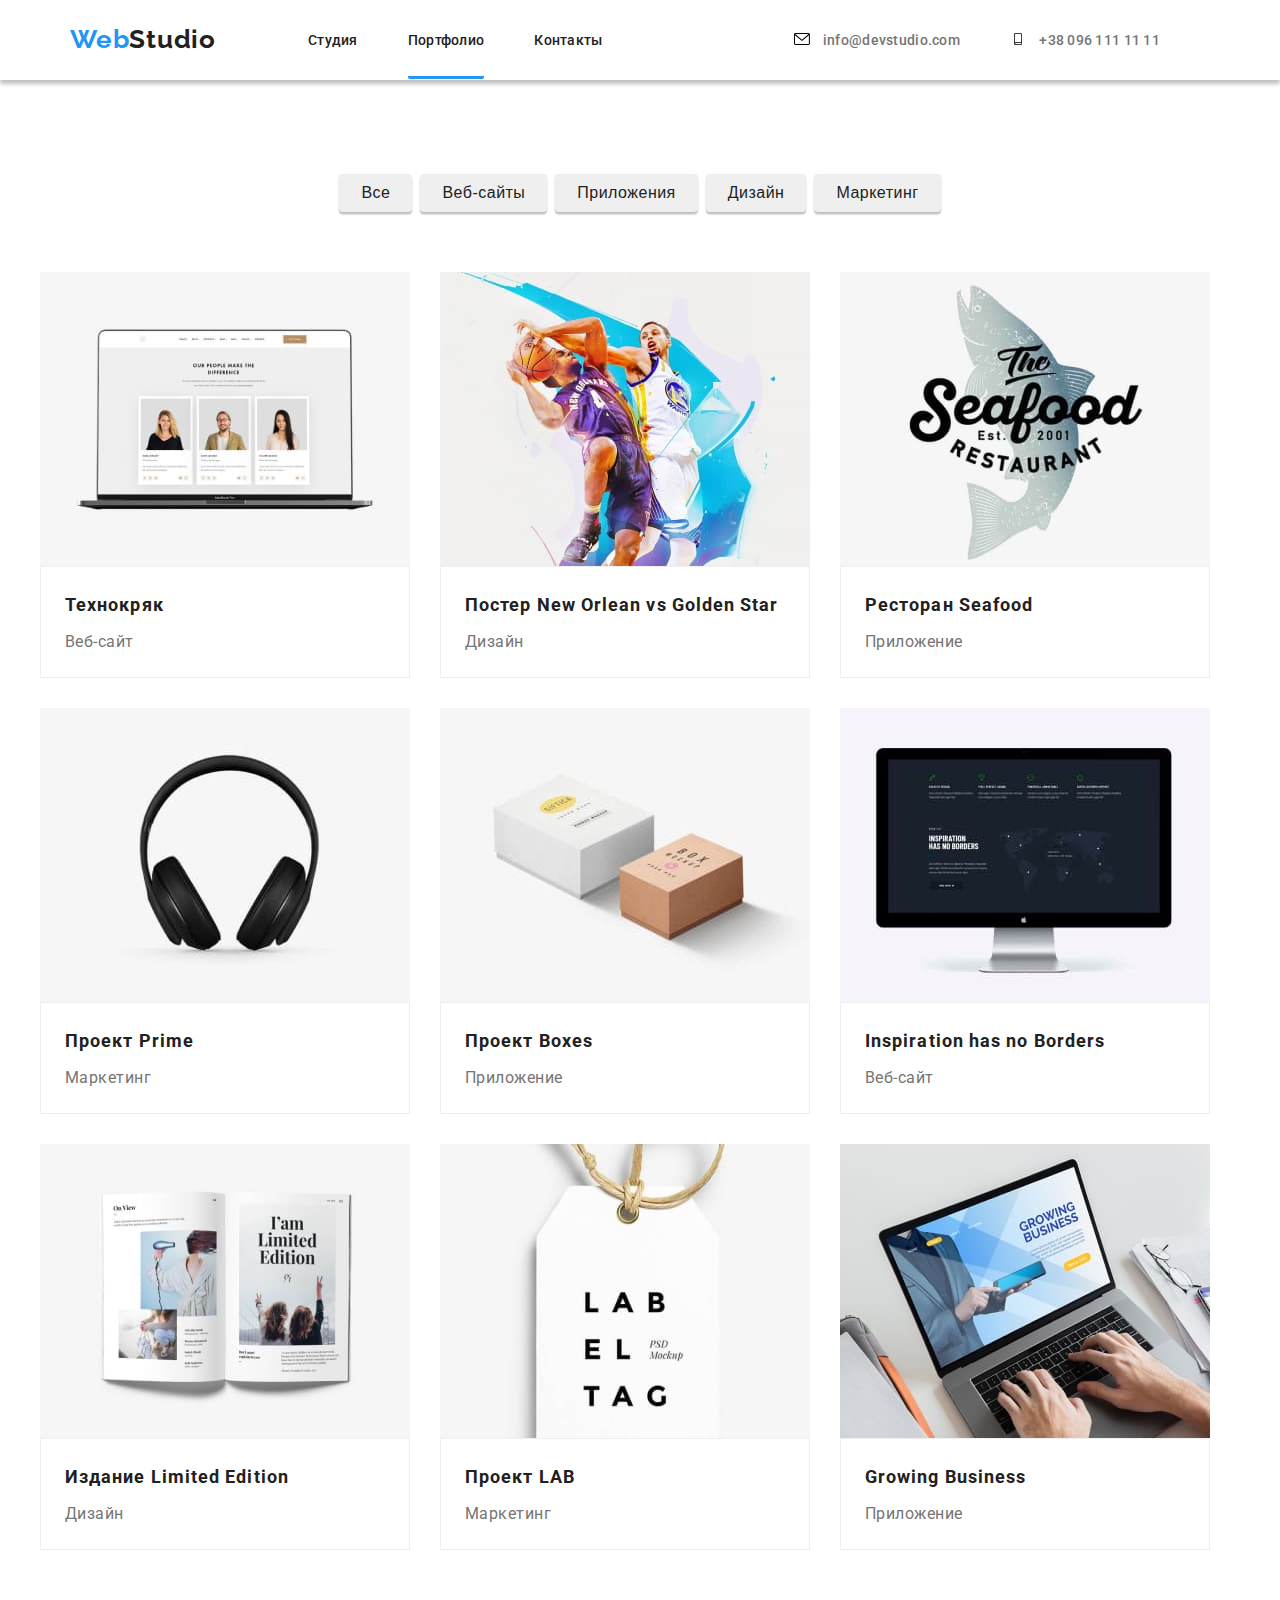
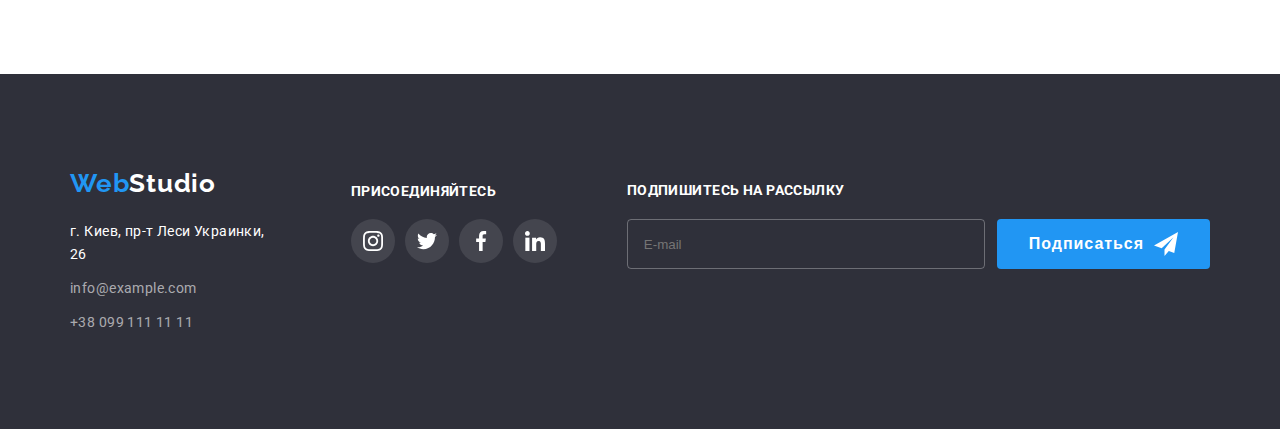
==== commit 9e70dce9: "портфолио полностью в sass" ====
--- a/portfolio.html
+++ b/portfolio.html
@@ -19,287 +19,271 @@
 
 <body>
     <header class="header">
-        <div class="div-header container">
-            <nav class="navi">
-                <a class="logo logo--header" href="./index.html"><span class="logo__web">Web</span>Studio</a>
-                <ul class="header-menu">
-                    <li class="header-list">
-                        <a class="header-info" href="./studio.html">Студия</a>
-                    </li>
-                    <li class="header-list">
-                        <a class=" after header-info" href="">Портфолио</a>
-                    </li>
-                    <li class="header-list">
-                        <a class="header-info" href="">Контакты</a>
+        <div class="container container--header">
+            <nav class="header__navi">
+                <a class="logo logo--header" href="/"> <span class="logo__web">Web</span>Studio</a>
+                <ul class="navi__menu">
+                    <li class="navi__item">
+                        <a class="navi__link" href="studio.html">Студия</a>
+                    </li>
+                    <li class="navi__item">
+                        <a class=" navi__after navi__link" href="portfolio.html">Портфолио</a>
+                    </li>
+                    <li class="navi__item">
+                        <a class="navi__link" href="./contact.html">Контакты</a>
                     </li>
                 </ul>
             </nav>
-            <ul class="header-menu">
-                <li class="link-header">
-                    <svg class="contact-icon">
-                        <use href="./images/sprite.svg#icon-envelope"></use>
-                    </svg>
-                    <a class="header-link" href="mailtoinfo@devstudio.com">info@devstudio.com</a>
-                </li>
-                <li class="link-header">
-                    <svg class="contact-icon">
-                        <use href="./images/sprite.svg#icon-smartphone"></use>
-                    </svg>
-                    <a class="header-link" href="tel+380961111111">+38 096 111 11 11</a>
+            <ul class="header__contacts">
+                <li class="contacts__elem">
+                    <a class="contacts__link" href="mailtoinfo@devstudio.com">
+                        <svg class="contacts__icon">
+                            <use href="./images/sprite.svg#icon-envelope"></use>
+                        </svg>
+                        info@devstudio.com
+                    </a>
+                </li>
+                <li class="contacts__elem">
+                    <a class="contacts__link" href="tel+380961111111">
+                        <svg class="contacts__icon">
+                            <use href="./images/sprite.svg#icon-smartphone"></use>
+                        </svg>
+                        +38 096 111 11 11
+                    </a>
                 </li>
             </ul>
         </div>
     </header>
     <main>
-        <section class="departments">
-            <div class="div-link container">
-                <ul class="menu-link">
-                    <li class="main-list">
-                        <button class="modal-btn" type="button">Все</button>
-                    </li>
-                    <li class="main-list">
-                        <button class="modal-btn" type="button">Веб-сайты</button>
-                    </li>
-                    <li class="main-list">
-                        <button class="modal-btn" type="button">Приложения</button>
-                    </li>
-                    <li class="main-list">
-                        <button class="modal-btn" type="button">Дизайн</button>
-                    </li>
-                    <li class="main-list">
-                        <button class="modal-btn" type="button">Маркетинг</button>
-                    </li>
-                </ul>
-            </div>
-            <div class="container">
-                <ul class="menu-img">
-                    <li class="img-list">
-                        <a class="team-list-link" href="">
-                            <div class="team-list-img">
-                                <img class="list-img" src="./images/portfolio/minilopimg.jpg" alt="ноутбук со списком"
-                                    width="370" height="294">
-                                <p class="overlay">Ресурс предлагает комплексные предложения с разным уровнем
-                                    функционала и сервисов.
-                                    Все
-                                    это позволит посетителю получить исчерпывающие сведения о компании или частном лице.
-                                </p>
-                            </div>
-                        </a>
-                        <div class="div-karte">
-                            <h3 class="name">Технокряк</h3>
-                            <p class="chapter">Веб-сайт</p>
-                        </div>
-                    </li>
-                    <li class="img-list">
-                        <a class="team-list-link" href="">
-                            <div class="team-list-img">
-                                <img class="list-img" src="./images/portfolio/basketimg.jpg" alt="basket" width="370"
-                                    height="294">
-                                <p class="overlay">Ресурс предлагает комплексные предложения с разным уровнем
-                                    функционала и сервисов.
-                                    Все
-                                    это позволит посетителю получить исчерпывающие сведения о компании или частном лице.
-                                </p>
-                            </div>
-                        </a>
-                        <div class="div-karte">
-                            <h3 class="name">Постер New Orlean vs Golden Star</h3>
-                            <p class="chapter">Дизайн</p>
-                        </div>
-                    </li>
-                    <li class="img-list">
-                        <a class="team-list-link" href="">
-                            <div class="team-list-img">
-                                <img class="list-img" src="./images/portfolio/fischimg.jpg" alt="fisch" width="370"
-                                    height="294">
-                                <p class="overlay">Ресурс предлагает комплексные предложения с разным уровнем
-                                    функционала и сервисов.
-                                    Все
-                                    это позволит посетителю получить исчерпывающие сведения о компании или частном лице.
-                                </p>
-                            </div>
-                        </a>
-
-                        <div class="div-karte">
-                            <h3 class="name">Ресторан Seafood</h3>
-                            <p class="chapter">Приложение</p>
-                        </div>
-                    </li>
-                    <li class="img-list">
-                        <a class="team-list-link" href="">
-                            <div class="team-list-img">
-                                <img class="list-img" src="./images/portfolio/kopfhoimg.jpg" alt="наушники" width="370"
-                                    height="294">
-                                <p class="overlay">Ресурс предлагает комплексные предложения с разным уровнем
-                                    функционала и сервисов.
-                                    Все
-                                    это позволит посетителю получить исчерпывающие сведения о компании или частном лице.
-                                </p>
-                            </div>
-                        </a>
-                        <div class="div-karte">
-                            <h3 class="name">Проект Prime</h3>
-                            <p class="chapter">Маркетинг</p>
-                        </div>
-                    </li>
-                    <li class="img-list">
-                        <a class="team-list-link" href="">
-                            <div class="team-list-img">
-                                <img class="list-img" src="./images/portfolio/boximg.jpg" alt="хуй пойми что"
-                                    width="370" height="294">
-                                <p class="overlay">Ресурс предлагает комплексные предложения с разным уровнем
-                                    функционала и сервисов.
-                                    Все
-                                    это позволит посетителю получить исчерпывающие сведения о компании или частном лице.
-                                </p>
-                            </div>
-                        </a>
-                        <div class="div-karte">
-                            <h3 class="name">Проект Boxes</h3>
-                            <p class="chapter">Приложение</p>
-                        </div>
-                    </li>
-                    <li class="img-list">
-                        <a class="team-list-link" href="">
-                            <div class="team-list-img">
-                                <img class="list-img" src="./images/portfolio/bildschimg.jpg" alt="bildschirm"
-                                    width="370" height="294">
-                                <p class="overlay">Ресурс предлагает комплексные предложения с разным уровнем
-                                    функционала и сервисов.
-                                    Все
-                                    это позволит посетителю получить исчерпывающие сведения о компании или частном лице.
-                                </p>
-                            </div>
-                        </a>
-                        <div class="div-karte">
-                            <h3 class="name">Inspiration has no Borders</h3>
-                            <p class="chapter">Веб-сайт</p>
-                        </div>
-                    </li>
-                    <li class="img-list">
-                        <a class="team-list-link" href="">
-                            <div class="team-list-img">
-                                <img src="./images/portfolio/buchimg.jpg" alt="buch" width="370" height="294">
-                                <p class="overlay">Ресурс предлагает комплексные предложения с разным уровнем
-                                    функционала и сервисов.
-                                    Все
-                                    это позволит посетителю получить исчерпывающие сведения о компании или частном лице.
-                                </p>
-                            </div>
-                        </a>
-                        <div class="div-karte">
-                            <h3 class="name">Издание Limited Edition</h3>
-                            <p class="chapter"> Дизайн</p>
-                        </div>
-                    </li>
-                    <li class="img-list">
-                        <a class="team-list-link" href="">
-                            <div class="team-list-img">
-                                <img class="list-img" src="./images/portfolio/tabimg.jpg" alt="tab" width="370"
-                                    height="294">
-                                <p class="overlay">Ресурс предлагает комплексные предложения с разным уровнем
-                                    функционала и сервисов.
-                                    Все
-                                    это позволит посетителю получить исчерпывающие сведения о компании или частном лице.
-                                </p>
-                            </div>
-                        </a>
-                        <div class="div-karte">
-                            <h3 class="name">Проект LAB</h3>
-                            <p class="chapter">Маркетинг</p>
-                        </div>
-                    </li>
-                    <li class="img-list">
-                        <a class="team-list-link" href="">
-                            <div class="team-list-img">
-                                <img class="list-img" src="./images/portfolio/loptopimg.jpg" alt="loptop" width="370"
-                                    height="294">
-                                <p class="overlay">Ресурс предлагает комплексные предложения с разным уровнем
-                                    функционала и сервисов.
-                                    Все
-                                    это позволит посетителю получить исчерпывающие сведения о компании или частном лице.
-                                </p>
-                            </div>
-                        </a>
-                        <div class="div-karte">
-                            <h3 class="name">Growing Business</h3>
-                            <p class="chapter">Приложение</p>
-                        </div>
-                    </li>
-                </ul>
-            </div>
+        <section class="portfolio">
+            <h2 class="visually-hidden">portfolio
+            </h2>
+            <ul class="navigation__menu">
+                <li class="navigation__item">
+                    <button class="navigation__btn" type="button">Все</button>
+                </li>
+                <li class="navigation__item">
+                    <button class="navigation__btn" type="button">Веб-сайты</button>
+                </li>
+                <li class="navigation__item">
+                    <button class="navigation__btn" type="button">Приложения</button>
+                </li>
+                <li class="navigation__item">
+                    <button class="navigation__btn" type="button">Дизайн</button>
+                </li>
+                <li class="navigation__item">
+                    <button class="navigation__btn" type="button">Маркетинг</button>
+                </li>
+            </ul>
+            <ul class="service__menu">
+                <li class="service__elem">
+                    <a class="service__link" href="">
+                        <div class="container-overlay minilop-icon">
+                            <p class="overlay">Ресурс предлагает комплексные предложения с разным уровнем
+                                функционала и сервисов.
+                                Все
+                                это позволит посетителю получить исчерпывающие сведения о компании или частном лице.
+                            </p>
+                        </div>
+                    </a>
+                    <div class="service-info">
+                        <h3 class="info__name">Технокряк</h3>
+                        <p class="info__activity">Веб-сайт</p>
+                    </div>
+                </li>
+                <li class="service__elem">
+                    <a class="service__link" href="">
+                        <div class="container-overlay basket-icon">
+                            <p class="overlay">Ресурс предлагает комплексные предложения с разным уровнем
+                                функционала и сервисов.
+                                Все
+                                это позволит посетителю получить исчерпывающие сведения о компании или частном лице.
+                            </p>
+                        </div>
+                    </a>
+                    <div class="service-info">
+                        <h3 class="info__name">Постер New Orlean vs Golden Star</h3>
+                        <p class="info__activity">Дизайн</p>
+                    </div>
+                </li>
+                <li class="service__elem">
+                    <a class="service__link" href="">
+                        <div class="container-overlay fisch-icon">
+                            <p class="overlay">Ресурс предлагает комплексные предложения с разным уровнем
+                                функционала и сервисов.
+                                Все
+                                это позволит посетителю получить исчерпывающие сведения о компании или частном лице.
+                            </p>
+                        </div>
+                    </a>
+                    <div class="service-info">
+                        <h3 class="info__name">Ресторан Seafood</h3>
+                        <p class="info__activity">Приложение</p>
+                    </div>
+                </li>
+                <li class="service__elem">
+                    <a class="service__link" href="">
+                        <div class="container-overlay kopfho-icon">
+                            <p class="overlay">Ресурс предлагает комплексные предложения с разным уровнем
+                                функционала и сервисов.
+                                Все
+                                это позволит посетителю получить исчерпывающие сведения о компании или частном лице.
+                            </p>
+                        </div>
+                    </a>
+                    <div class="service-info">
+                        <h3 class="info__name">Проект Prime</h3>
+                        <p class="info__activity">Маркетинг</p>
+                    </div>
+                </li>
+                <li class="service__elem">
+                    <a class="service__link" href="">
+                        <div class="container-overlay box-icon">
+                            <p class="overlay">Ресурс предлагает комплексные предложения с разным уровнем
+                                функционала и сервисов.
+                                Все
+                                это позволит посетителю получить исчерпывающие сведения о компании или частном лице.
+                            </p>
+                        </div>
+                    </a>
+                    <div class="service-info">
+                        <h3 class="info__name">Проект Boxes</h3>
+                        <p class="info__activity">Приложение</p>
+                    </div>
+                </li>
+                <li class="service__elem">
+                    <a class="service__link" href="">
+                        <div class="container-overlay bildsch-icon">
+                            <p class="overlay">Ресурс предлагает комплексные предложения с разным уровнем
+                                функционала и сервисов.
+                                Все
+                                это позволит посетителю получить исчерпывающие сведения о компании или частном лице.
+                            </p>
+                        </div>
+                    </a>
+                    <div class="service-info">
+                        <h3 class="info__name">Inspiration has no Borders</h3>
+                        <p class="info__activity">Веб-сайт</p>
+                    </div>
+                </li>
+                <li class="service__elem">
+                    <a class="service__link" href="">
+                        <div class="container-overlay buch-icon">
+                            <p class="overlay">Ресурс предлагает комплексные предложения с разным уровнем
+                                функционала и сервисов.
+                                Все
+                                это позволит посетителю получить исчерпывающие сведения о компании или частном лице.
+                            </p>
+                        </div>
+                    </a>
+                    <div class="service-info">
+                        <h3 class="info__name">Издание Limited Edition</h3>
+                        <p class="info__activity"> Дизайн</p>
+                    </div>
+                </li>
+                <li class="service__elem">
+                    <a class="service__link" href="">
+                        <div class="container-overlay tab-icon">
+                            <p class="overlay">Ресурс предлагает комплексные предложения с разным уровнем
+                                функционала и сервисов.
+                                Все
+                                это позволит посетителю получить исчерпывающие сведения о компании или частном лице.
+                            </p>
+                        </div>
+                    </a>
+                    <div class="service-info">
+                        <h3 class="info__name">Проект LAB</h3>
+                        <p class="info__activity">Маркетинг</p>
+                    </div>
+                </li>
+                <li class="service__elem">
+                    <a class="service__link" href="">
+                        <div class="container-overlay loptop-icon">
+                            <p class="overlay">Ресурс предлагает комплексные предложения с разным уровнем
+                                функционала и сервисов.
+                                Все
+                                это позволит посетителю получить исчерпывающие сведения о компании или частном лице.
+                            </p>
+                        </div>
+                    </a>
+                    <div class="service-info">
+                        <h3 class="info__name">Growing Business</h3>
+                        <p class="info__activity">Приложение</p>
+                    </div>
+                </li>
+            </ul>
         </section>
     </main>
     <footer class="footer">
-        <div class="basic-div container">
-            <div class="div-footer ">
-                <a class="logo logo--footer" href="./index.html"><span class="logo__web">Web</span>Studio</a>
-                <address class="address">
-                    <ul class="menu-footer">
-                        <li class="footer-list">
-                            <a class="footer-address-link" href="https://goo.gl/maps/mfd53RpsewYsdwgU8" target="_blank"
-                                rel="noopener nooreferrer">г. Киев,
-                                пр-т Леси
+        <div class="container container--footer">
+            <div class="footer__contact">
+                <a class=" logo logo--footer" href="./index.html"><span class="logo__web">Web</span>Studio</a>
+                <address class="contact__address">
+                    <ul class="contact__menu">
+                        <li class="contact__element">
+                            <a class="contact__link-email" href="https://goo.gl/maps/mfd53RpsewYsdwgU8" target="_blank"
+                                rel="noopener nooreferrer">г. Киев, пр-т Леси
                                 Украинки, 26</a>
                         </li>
-                        <li class="footer-list">
-                            <a class="footer-link" href="mailtoinfo@example.com">info@example.com</a>
+                        <li class="contact__element">
+                            <a class="contact__link" href="mailtoinfo@example.com">info@example.com</a>
                         </li>
-                        <li class="footer-list">
-                            <a class="footer-link" href="tel+380991111111">+38 099 111 11 11</a>
+                        <li class="contact__element">
+                            <a class="contact__link" href="tel+380991111111">+38 099 111 11 11</a>
                         </li>
                     </ul>
                 </address>
             </div>
-            <div class="footer-link-list">
-                <p class="footer-title">Присоединяйтесь</p>
-                <ul class="social-link-footer">
-                    <li class="social-list-item-footer">
-                        <a href="" class="social-list-link-footer">
-                            <svg style="height:20px ; width:20px;" class="social-list-icon-footer">
+            <div class="footer__social">
+                <p class="social__title">Присоединяйтесь</p>
+                <ul class="social__menu">
+                    <li class="social__element">
+                        <a href="" class="social__link">
+                            <svg style="height:20px ; width:20px;" class="social__icon">
                                 <use href="./images/sprite.svg#icon-instagram"></use>
                             </svg>
                         </a>
                     </li>
-                    <li class="social-list-item-footer">
-                        <a href="" class="social-list-link-footer">
-                            <svg style="height:20px ; width:20px;" class="social-list-icon-footer">
+                    <li class="social__element">
+                        <a href="" class="social__link">
+                            <svg style="height:20px ; width:20px;" class="social__iconr">
                                 <use href="./images/sprite.svg#icon-twitter"></use>
                             </svg>
                         </a>
                     </li>
-                    <li class="social-list-item-footer">
-                        <a href="" class="social-list-link-footer">
-                            <svg style="height:20px ; width:20px;" class="social-list-icon-footer">
+                    <li class="social__element">
+                        <a href="" class="social__link">
+                            <svg style="height:20px ; width:20px;" class="social__icon">
                                 <use href="./images/sprite.svg#icon-facebook"></use>
                             </svg>
                         </a>
                     </li>
-                    <li class="social-list-item-footer">
-                        <a href="" class="social-list-link-footer">
-                            <svg style="height:20px ; width:20px;" class="social-list-icon-footer">
+                    <li class="social__element">
+                        <a href="" class="social__link">
+                            <svg style="height:20px ; width:20px;" class="social__icon">
                                 <use href="./images/sprite.svg#icon-in"></use>
                             </svg>
                         </a>
                     </li>
                 </ul>
             </div>
-            <div class="form-subscribe-send">
-                <p class="subscribe">Подпишитесь на рассылку</p>
-                <form class="form-footer-subscribe">
-                    <label class="form-subscribe-send-label" for="">
-                        <input class="form-subscribe-send-input" name="user-email-footer" type="email"
-                            placeholder="E-mail">
+            <div class="footer__subscribe-send">
+                <form class="subscribe__form">
+                    <label class="subscribe__label" for="link-email">
+                        Подпишитесь на рассылку
+                        <span class="subscribe__email">
+                            <input id="link-email" type="email" class="subscribe__input" name="user-email-footer"
+                                type="email" placeholder="E-mail">
+                            <button class=" btn btm--footer">Подписаться
+                                <svg class="subscribe__form-icon">
+                                    <use href="./images/sprite.svg#icon-send"></use>
+                                </svg>
+                        </span>
                     </label>
-                    <button class="form-Subscribe-link-send">Подписаться
-                        <svg class="icon-send-footer">
-                            <use href="./images/sprite.svg#icon-send"></use>
-                        </svg>
                     </button>
                 </form>
             </div>
         </div>
-
     </footer>
 </body>
 
--- a/css/main.min.css
+++ b/css/main.min.css
@@ -1 +1 @@
-.container{width:1170px;padding-right:15px;padding-left:15px;margin:0 auto}.visually-hidden{position:absolute !important;width:1px !important;height:1px !important;padding:0 !important;margin:-1px !important;overflow:hidden !important;clip:rect(0, 0, 0, 0) !important;white-space:nowrap !important;border:0 !important}.is-hidden{visibility:hidden;opacity:0;pointer-events:none}:root{--main-font: "Roboto", sans-serif;--blacklish: #212121;--darkish: #757575;--bluelish: #2196F3}*{box-sizing:border-box}body{font-family:var(--main-font);margin:0}ul,ol{list-style:none}h1,h2,h3,h4,h5,h6,p{margin-top:0;margin-bottom:0}ul,ol{margin-top:0;margin-bottom:0;padding-left:0}img{display:block}a{text-decoration:none}header{padding-top:24px;padding-bottom:25px}section{padding:94px 0}.btn{display:flex;font-weight:700;font-size:16px;line-height:1.88;align-items:center;text-align:center;letter-spacing:.06em;cursor:pointer;color:#fff;background:var(--bluelish);border-radius:4px;border:none;padding:10px 32px;margin-top:30px;margin:0 auto}.btn:hover,.btn:focus{background:var(--bluelish);outline:none}.btn--footer{height:max-content;box-shadow:0px 4px 4px rgba(0,0,0,.15);padding:10px 25px}.btn--modal-window{display:block;padding:10px 55px;transition:background 250ms cubic-bezier(0.4, 0, 0.2, 1)}.logo--header{margin-right:92px}.logo{font-family:"Raleway",sans-serif;font-weight:700;font-size:26px;line-height:1.2;letter-spacing:.03em;color:var(--blacklish)}.logo--footer{color:#fff}.logo__web{font-weight:700;font-size:26px;line-height:1.2;letter-spacing:.03em;color:var(--bluelish)}.container--header{display:flex;align-items:center}.header__navi{display:flex;align-items:center}.navi__menu{display:flex;align-items:center}.navi__item{position:relative}.navi__item:not(:last-child){margin-right:50px}.navi__link{font-weight:500;font-size:14px;line-height:1.14;letter-spacing:.02em;color:var(--blacklish)}.navi__link:hover,.navi__link:focus{color:var(--bluelish)}.navi__link::after{position:absolute;display:flex;content:"";height:4px;width:100%;background-color:rgba(0,0,0,0);flex-shrink:0;border-radius:2px;padding:0 0 25px 0;transition:background 250ms cubic-bezier(0.4, 0, 0.2, 1)}.navi__link:hover::after{background:linear-gradient(to bottom, transparent 90%, #2196F3 10%)}.header__contacts{display:flex;align-items:center;margin-left:auto}.contacts__elem:hover,.contacts__elem:focus{Fill:var(--bluelish);color:var(--bluelish)}.contacts__link{font-weight:500;font-size:14px;line-height:1.14;letter-spacing:.02em;color:var(--darkish);margin-right:50px;transition:color 250ms cubic-bezier(0.4, 0, 0.2, 1)}.contacts__link:hover,.contacts__link:focus{color:var(--bluelish)}.contacts__icon{width:16px;height:12px;transition:fill 250ms cubic-bezier(0.4, 0, 0.2, 1);margin:0 auto;margin-right:10px}.contacts__icon:hover,.contacts__icon:focus{fill:var(--bluelish)}.container--header{display:flex;align-items:center}.header__navi{display:flex;align-items:center}.navi__menu{display:flex;align-items:center}.navi__item{position:relative}.navi__item:not(:last-child){margin-right:50px}.navi__link{font-weight:500;font-size:14px;line-height:1.14;letter-spacing:.02em;color:var(--blacklish)}.navi__link:hover,.navi__link:focus{color:var(--bluelish)}.navi__link::after{position:absolute;display:flex;content:"";height:4px;width:100%;background-color:rgba(0,0,0,0);flex-shrink:0;border-radius:2px;padding:0 0 25px 0;transition:background 250ms cubic-bezier(0.4, 0, 0.2, 1)}.navi__link:hover::after{background:linear-gradient(to bottom, transparent 90%, #2196F3 10%)}.header__contacts{display:flex;align-items:center;margin-left:auto}.contacts__elem:hover,.contacts__elem:focus{Fill:var(--bluelish);color:var(--bluelish)}.contacts__link{font-weight:500;font-size:14px;line-height:1.14;letter-spacing:.02em;color:var(--darkish);margin-right:50px;transition:color 250ms cubic-bezier(0.4, 0, 0.2, 1)}.contacts__link:hover,.contacts__link:focus{color:var(--bluelish)}.contacts__icon{width:16px;height:12px;transition:fill 250ms cubic-bezier(0.4, 0, 0.2, 1);margin:0 auto;margin-right:10px}.contacts__icon:hover,.contacts__icon:focus{fill:var(--bluelish)}.hero{background-color:var(--blacklish);background-image:linear-gradient(rgba(47, 48, 58, 0.4), rgba(47, 48, 58, 0.4)),url(../images/hero/hero.img.jpg);background-repeat:no-repeat;background-size:cover;padding:200px 0 280px}.container--hero{width:696px;margin:0 auto}.hero__title{font-weight:900;font-size:44px;line-height:1.36;text-align:center;letter-spacing:.06em;text-transform:uppercase;color:#fff;width:696px;height:120px;margin:0 auto;margin-bottom:30px}.about{padding-bottom:0}.about__menu{display:flex}.about__item:not(:last-child){padding-right:30px}.about__card{display:flex;flex-direction:column;width:270px}.about__element{padding:25px 100px;background-color:#f5f4fa}.about__element-icon{width:70px;height:70px}.about__card-title{font-weight:700;font-size:14px;line-height:1.14;letter-spacing:.03em;text-transform:uppercase;color:var(--blacklish);margin:10px 0;margin-top:30px}.about__card-text{font-weight:400;font-size:14px;line-height:1.7;letter-spacing:.03em;color:var(--darkish)}.tasks__title{font-weight:700;font-size:36px;line-height:1.16;text-align:center;letter-spacing:.03em;color:var(--blacklish);margin-bottom:50px}.tasks__menu{display:flex;margin-left:-30px;margin-top:-30px}.tasks__element{position:relative}.tasks__img{margin-left:30px;margin-top:30px}.tasks__text{position:absolute;bottom:0;right:0;font-style:normal;font-weight:700;font-size:14px;line-height:1.14;text-align:center;letter-spacing:.03em;text-transform:uppercase;padding:27px 0px;width:370px;background:rgba(47,48,58,.8);color:#fff}.team{background-color:#f5f4fa}.team__title{font-weight:700;font-size:36px;line-height:1.16;text-align:center;letter-spacing:.03em;color:var(--blacklish);margin-bottom:50px}.team__menu{display:flex;flex-wrap:wrap}.team__element{flex-basis:calc(100% - 120px)/4;margin:0 auto;box-shadow:0px 1px 3px rgba(0,0,0,.12),0px 1px 1px rgba(0,0,0,.14),0px 2px 1px rgba(0,0,0,.2)}.team__info{background-color:#fff;padding:30px 32px}.team__info-name{font-weight:500;font-size:16px;line-height:1.18;text-align:center;letter-spacing:.03em;color:var(--blacklish);margin-bottom:10px}.team__info-profession{font-weight:400;font-size:16px;line-height:1.18;text-align:center;letter-spacing:.03em;color:var(--darkish);margin-bottom:16px}.team__info-social-link-menu{display:flex;justify-content:space-between}.team__info-link{display:flex;align-items:center;justify-content:center;width:44px;height:44px;border-radius:50%;fill:#afb1b8;transition:background-color 250ms cubic-bezier(0.4, 0, 0.2, 1),fill 250ms cubic-bezier(0.4, 0, 0.2, 1)}.team__info-link:hover,.team__info-link:focus{fill:#fff;background-color:var(--bluelish)}.team__info-icon{width:20px;height:20px}.clients__title{color:var(--blacklish);font-size:36px;text-align:center;line-height:42px;line-height:100%;align-items:center;margin-bottom:50px}.clients__menu{display:flex}.clients__element:not(:last-child){margin-right:30px}.clients__link{display:block;padding:16px 32px;border:1px solid #afb1b8;border-radius:5px;transition:fill 250ms cubic-bezier(0.4, 0, 0.2, 1),border 250ms cubic-bezier(0.4, 0, 0.2, 1)}.clients__link:hover svg,.clients__link:focus svg{fill:var(--bluelish)}.clients__link:hover,.clients__link:focus{outline:none;border:1px solid var(--bluelish)}.clients__icon{width:106px;height:60px;fill:#afb1b8;transition:fill 250ms cubic-bezier(0.4, 0, 0.2, 1)}.clients__icon:hover,.clients__icon:focus{fill:var(--bluelish)}.footer{background-color:#2f303a;align-items:center;padding:94px 0}.container--footer{display:flex}.footer__contact{margin-right:70px}.contact__address{font-style:normal;margin-top:20px}.contact__element:not(:last-child){margin-bottom:10px}.contact__link-email{font-weight:400;font-size:14px;line-height:1.7;letter-spacing:.03em;color:#fff}.contact__link{font-weight:400;font-size:14px;line-height:1.7;letter-spacing:.03em;color:rgba(255,255,255,.6);transition:color 250ms cubic-bezier(0.4, 0, 0.2, 1)}.contact__link:hover,.contact__link:focus{color:var(--bluelish)}.footer__social{margin-right:70px;margin-top:15px}.social__title{font-family:"Roboto";font-style:normal;font-weight:700;font-size:14px;line-height:16px;letter-spacing:.03em;text-transform:uppercase;color:#fff;margin-bottom:20px}.social__menu{display:flex;flex-wrap:wrap;width:206px;justify-content:space-between}.social__link{display:flex;align-items:center;justify-content:center;width:44px;height:44px;border-radius:50%;background-color:rgba(255,255,255,.1);fill:#fff;transition:background-color 250ms cubic-bezier(0.4, 0, 0.2, 1)}.social__link:hover,.social__link:focus{background-color:var(--bluelish)}.footer__subscribe-send{display:block}.subscribe__form{display:flex}.subscribe__label{font-weight:700;font-size:14px;line-height:1.14;letter-spacing:.03em;text-transform:uppercase;color:#fff;margin-top:15px}.subscribe__email{display:flex;align-items:flex-end}.subscribe__input{background-color:rgba(0,0,0,0);border:none;outline:none;width:358px;height:50px;color:#fff;padding-left:16px;margin-top:20px;border:1px solid rgba(255,255,255,.3);border-radius:4px;margin-right:12px}.subscribe__form-icon{width:24px;height:24px;margin-left:10px}.backdrop{position:fixed;top:0;left:0;width:100vw;height:100vh;background-color:rgba(0,0,0,.2);transition:opacity 250ms cubic-bezier(0.4, 0, 0.2, 1),visibility 250ms cubic-bezier(0.4, 0, 0.2, 1)}.modal-window{position:absolute;left:50%;top:50%;width:528px;background-color:#fff;transform:translate(-50%, -50%)}.modal-window__close-btn{position:absolute;top:0;right:0;border-radius:50%;border:1px solid rgba(0,0,0,.1);background-color:#fff;cursor:pointer;padding:0;outline:none;margin:8px 8px}.modal-window__close-btn__icon{display:block;width:30px;height:30px;padding:6px 6px;fill:#000}.modal-window__close-btn__icon:hover,.modal-window__close-btn__icon:focus{fill:var(--bluelish)}.modal-window__form{display:flex;flex-direction:column;padding:40px}.modal-window__form__suptitle{font-weight:700;font-size:20px;line-height:1.15;text-align:center;letter-spacing:.03em;color:#212121;justify-content:center;margin-bottom:12px}.modal-window__form-label{margin-bottom:10px;font-weight:400;font-size:12px;line-height:1.16;letter-spacing:.01em;letter-spacing:.01em;color:#757575}.modal-window__form-element{display:block;position:relative;margin-top:4px}.modal-window__form__imput{border:1px solid rgba(33,33,33,.2);border-radius:4px;width:100%;height:40px;padding-left:40px;transition:border-color 250ms cubic-bezier(0.4, 0, 0.2, 1)}.modal-window__form__imput:hover,.modal-window__form__imput:focus{border-color:var(--bluelish);outline:none}.modal-window__form__imput:focus,.modal-window__form__imput:hover+.modal-window__form-icon{fill:var(--bluelish)}.modal-window__form-icon{left:15px;top:50%;transform:translateY(-50%);position:absolute;color:var(--blacklish);width:12px;height:12px;transition:fill 250ms cubic-bezier(0.4, 0, 0.2, 1)}.modal-window__form-messege-label{margin-bottom:20px;font-weight:400;font-size:12px;line-height:1.16;letter-spacing:.01em;letter-spacing:.01em;color:var(--darkish)}.modal-window__form-messege{width:100%;height:120px;border:1px solid rgba(33,33,33,.2);border-radius:4px;padding:12px 16px;margin-top:4px;transition:border-color 250ms cubic-bezier(0.4, 0, 0.2, 1);resize:none}.modal-window__form-messege::placeholder{font-weight:400;font-size:14px;line-height:1.14;letter-spacing:.01em;color:rgba(117,117,117,.5)}.modal-window__form-messege:hover,.modal-window__form-messege:focus+.modal-form-messege-label{outline:none;border-color:var(--bluelish)}.modal-window__form-checkbox-label{display:flex;align-items:center;font-weight:400;font-size:14px;line-height:1.7;letter-spacing:.03em;margin-bottom:30px}.modal-window__form__checkbox-input:checked+.modal-window__form-checkbox-label::before{background-image:url("../images/icon-check-orig.svg")}.modal-window__form-checkbox-label::before{display:block;content:"";height:15px;width:16px;border:solid 1px var(--blacklish);cursor:pointer;border-radius:4px;margin-right:7px}.modal-window__form-link-accept-policy{font-weight:400;font-size:14px;line-height:1.71;letter-spacing:.03em;text-decoration-line:underline;color:var(--bluelish)}.team{background-color:#f5f4fa}.team__title{font-weight:700;font-size:36px;line-height:1.16;text-align:center;letter-spacing:.03em;color:var(--blacklish);margin-bottom:50px}.team__menu{display:flex;flex-wrap:wrap}.team__element{flex-basis:calc(100% - 120px)/4;margin:0 auto;box-shadow:0px 1px 3px rgba(0,0,0,.12),0px 1px 1px rgba(0,0,0,.14),0px 2px 1px rgba(0,0,0,.2)}.team__info{background-color:#fff;padding:30px 32px}.team__info-name{font-weight:500;font-size:16px;line-height:1.18;text-align:center;letter-spacing:.03em;color:var(--blacklish);margin-bottom:10px}.team__info-profession{font-weight:400;font-size:16px;line-height:1.18;text-align:center;letter-spacing:.03em;color:var(--darkish);margin-bottom:16px}.team__info-social-link-menu{display:flex;justify-content:space-between}.team__info-link{display:flex;align-items:center;justify-content:center;width:44px;height:44px;border-radius:50%;fill:#afb1b8;transition:background-color 250ms cubic-bezier(0.4, 0, 0.2, 1),fill 250ms cubic-bezier(0.4, 0, 0.2, 1)}.team__info-link:hover,.team__info-link:focus{fill:#fff;background-color:var(--bluelish)}.team__info-icon{width:20px;height:20px}.header{background:#fff;box-shadow:0px 4px 4px rgba(0,0,0,.25)}.div-header{display:flex;align-items:center}.navi{display:flex;align-items:center}.header-list:not(:last-child){margin-right:50px}.header-info{font-weight:500;font-size:14px;line-height:1.14;letter-spacing:.02em;color:#212121;transition:color 250ms cubic-bezier(0.4, 0, 0.2, 1)}.header-list{position:relative}.after::after{content:"";position:absolute;bottom:-30px;display:flex;content:"";height:4px;width:100%;background-color:#2196f3;flex-shrink:0;border-radius:2px;transition:color 250ms cubic-bezier(0.4, 0, 0.2, 1)}.header-info:hover,.header-info:focus{color:#2196f3}.contact-icon{width:16px;height:12px;margin:0 auto;margin-right:10px}.link-header{transition:fill 250ms cubic-bezier(0.4, 0, 0.2, 1)}.link-header:hover,.link-header:focus{fill:#2196f3}.header-menu{display:flex;align-items:center;margin-left:auto}.header-link{margin-right:50px}.header-link{font-weight:500;font-size:14px;line-height:1.14;letter-spacing:.02em;color:#757575;transition:color 250ms cubic-bezier(0.4, 0, 0.2, 1)}.header-link:hover,.header-link:focus{color:#2196f3}.menu-link{margin-bottom:16px}.main-list{margin:0 auto}.div-link{padding:0 0 34px;width:611px}.menu-link{display:flex;align-items:center}.modal-btn{font-weight:500;font-size:16px;line-height:1.62;text-align:center;letter-spacing:.03em;cursor:pointer;color:#212121;display:flex;cursor:pointer;align-items:center;text-align:center}.modal-btn{padding:6px 22px;box-shadow:0px 3px 1px rgba(0,0,0,.1),0px 1px 2px rgba(0,0,0,.08),0px 2px 2px rgba(0,0,0,.12);border-radius:4px;border:none;transition:color 250ms cubic-bezier(0.4, 0, 0.2, 1);transition:background-color 250ms cubic-bezier(0.4, 0, 0.2, 1)}.modal-btn:hover,.modal-btn:focus{color:#fff;background-color:#2196f3}.team-list-link{display:block}.team-list-img{position:relative;overflow:hidden}.overlay{position:absolute;font-style:normal;font-weight:400;font-size:18px;line-height:1.55;letter-spacing:.03em;color:#fff;top:0;left:0;width:100%;height:100%;background:rgba(33,150,243,.9);overflow:auto;padding:63px 24px;transform:translateY(100%);transition:transform 250ms cubic-bezier(0.4, 0, 0.2, 1)}.img-list:hover .overlay,.team-list-link:focus .overlay{transform:translateY(0%)}.img-list:hover{box-shadow:0px 1px 1px rgba(0,0,0,.12),0px 4px 4px rgba(0,0,0,.06),1px 4px 6px rgba(0,0,0,.16)}.img-list{cursor:pointer;transition:border 250ms cubic-bezier(0.4, 0, 0.2, 1),box-shadow 250ms cubic-bezier(0.4, 0, 0.2, 1)}.div-karte{background-color:#fff;padding:20px 24px;border:1px solid #eee}.name{margin-bottom:4px}.menu-img{display:flex;flex-wrap:wrap;width:1200px;margin:0 auto}.img-list:not(:last-child){margin-right:30px}.img-list{margin-bottom:30px}.name{font-weight:700;font-size:18px;line-height:2;letter-spacing:.06em;color:#212121}.chapter{font-size:16px;line-height:1.88;letter-spacing:.03em;color:#757575}.footer{background-color:#2f303a;display:flex;align-items:center;padding:94px 0}.basic-div{display:flex;flex-wrap:wrap}address{font-style:normal;margin-top:20px}.footer-address-link{font-family:"Roboto",sans-serif;font-weight:400;font-size:14px;line-height:1.7;letter-spacing:.03em;color:#fff}.footer-list:not(:last-child){margin-bottom:9px}.footer-link{font-family:"Roboto",sans-serif;font-weight:400;font-size:14px;line-height:1.7;letter-spacing:.03em;color:rgba(255,255,255,.6);transition:color 250ms cubic-bezier(0.4, 0, 0.2, 1)}.div-footer{margin-right:70px}.footer-link:hover,.footer-link:focus{color:#2196f3}.footer-link-list{margin-right:70px}.footer-title{font-family:"Roboto";font-style:normal;font-weight:700;font-size:14px;line-height:16px;letter-spacing:.03em;text-transform:uppercase;color:#fff}.footer-title{margin-bottom:20px}.social-link-footer{display:flex;flex-wrap:wrap;width:206px;justify-content:space-between}.social-list-link-footer{display:flex;align-items:center;justify-content:center;width:44px;height:44px;border-radius:50%;background-color:rgba(255,255,255,.1);fill:#fff;transition:background-color 250ms cubic-bezier(0.4, 0, 0.2, 1)}.social-list-link-footer:hover,.social-list-link-footer:focus{background-color:#2196f3}.footer-link-list{margin-top:15px}.subscribe{font-weight:700;font-size:14px;line-height:1.14;letter-spacing:.03em;text-transform:uppercase;color:#fff;margin-top:18px;margin-bottom:20px}.form-subscribe-send-label{border:1px solid rgba(255,255,255,.3);border-radius:4px;margin-right:12px}.form-subscribe-send-input{background-color:rgba(0,0,0,0);border:none;outline:none;width:358px;height:50px;color:#fff;padding-left:16px}.form-Subscribe-link-send{font-weight:700;font-size:16px;line-height:1.87;display:block;letter-spacing:.06em;color:#fff;padding:10px 25px;display:flex;flex-grow:center;cursor:pointer;background:#2196f3;box-shadow:0px 4px 4px rgba(0,0,0,.15);border-radius:4px;border:none}.form-footer-subscribe{display:flex}.icon-send-footer{width:24px;height:24px;margin-left:10px}/*# sourceMappingURL=main.min.css.map */+.container{width:1170px;padding-right:15px;padding-left:15px;margin:0 auto}.visually-hidden{position:absolute !important;width:1px !important;height:1px !important;padding:0 !important;margin:-1px !important;overflow:hidden !important;clip:rect(0, 0, 0, 0) !important;white-space:nowrap !important;border:0 !important}.is-hidden{visibility:hidden;opacity:0;pointer-events:none}:root{--main-font: "Roboto", sans-serif;--blacklish: #212121;--darkish: #757575;--bluelish: #2196F3}*{box-sizing:border-box}body{font-family:var(--main-font);margin:0}ul,ol{list-style:none}h1,h2,h3,h4,h5,h6,p{margin-top:0;margin-bottom:0}ul,ol{margin-top:0;margin-bottom:0;padding-left:0}img{display:block}a{text-decoration:none}header{padding-top:24px;padding-bottom:25px}section{padding:94px 0}.btn{display:flex;font-weight:700;font-size:16px;line-height:1.88;align-items:center;text-align:center;letter-spacing:.06em;cursor:pointer;color:#fff;background:var(--bluelish);border-radius:4px;border:none;padding:10px 32px;margin-top:30px;margin:0 auto}.btn:hover,.btn:focus{background:var(--bluelish);outline:none}.btn--footer{height:max-content;box-shadow:0px 4px 4px rgba(0,0,0,.15);padding:10px 25px}.btn--modal-window{display:block;padding:10px 55px;transition:background 250ms cubic-bezier(0.4, 0, 0.2, 1)}.logo--header{margin-right:92px}.logo{font-family:"Raleway",sans-serif;font-weight:700;font-size:26px;line-height:1.2;letter-spacing:.03em;color:var(--blacklish)}.logo--footer{color:#fff}.logo__web{font-weight:700;font-size:26px;line-height:1.2;letter-spacing:.03em;color:var(--bluelish)}.container--header{display:flex;align-items:center}.header__navi{display:flex;align-items:center}.navi__menu{display:flex;align-items:center}.navi__item{position:relative}.navi__item:not(:last-child){margin-right:50px}.navi__link{font-weight:500;font-size:14px;line-height:1.14;letter-spacing:.02em;color:var(--blacklish)}.navi__link:hover,.navi__link:focus{color:var(--bluelish)}.navi__link::after{position:absolute;display:flex;content:"";height:4px;width:100%;background-color:rgba(0,0,0,0);flex-shrink:0;border-radius:2px;padding:0 0 25px 0;transition:background 250ms cubic-bezier(0.4, 0, 0.2, 1)}.navi__link:hover::after{background:linear-gradient(to bottom, transparent 90%, #2196F3 10%)}.header__contacts{display:flex;align-items:center;margin-left:auto}.contacts__elem:hover,.contacts__elem:focus{Fill:var(--bluelish);color:var(--bluelish)}.contacts__link{font-weight:500;font-size:14px;line-height:1.14;letter-spacing:.02em;color:var(--darkish);margin-right:50px;transition:color 250ms cubic-bezier(0.4, 0, 0.2, 1)}.contacts__link:hover,.contacts__link:focus{color:var(--bluelish)}.contacts__icon{width:16px;height:12px;transition:fill 250ms cubic-bezier(0.4, 0, 0.2, 1);margin:0 auto;margin-right:10px}.contacts__icon:hover,.contacts__icon:focus{fill:var(--bluelish)}.container--header{display:flex;align-items:center}.header__navi{display:flex;align-items:center}.navi__menu{display:flex;align-items:center}.navi__item{position:relative}.navi__item:not(:last-child){margin-right:50px}.navi__link{font-weight:500;font-size:14px;line-height:1.14;letter-spacing:.02em;color:var(--blacklish)}.navi__link:hover,.navi__link:focus{color:var(--bluelish)}.navi__link::after{position:absolute;display:flex;content:"";height:4px;width:100%;background-color:rgba(0,0,0,0);flex-shrink:0;border-radius:2px;padding:0 0 25px 0;transition:background 250ms cubic-bezier(0.4, 0, 0.2, 1)}.navi__link:hover::after{background:linear-gradient(to bottom, transparent 90%, #2196F3 10%)}.header__contacts{display:flex;align-items:center;margin-left:auto}.contacts__elem:hover,.contacts__elem:focus{Fill:var(--bluelish);color:var(--bluelish)}.contacts__link{font-weight:500;font-size:14px;line-height:1.14;letter-spacing:.02em;color:var(--darkish);margin-right:50px;transition:color 250ms cubic-bezier(0.4, 0, 0.2, 1)}.contacts__link:hover,.contacts__link:focus{color:var(--bluelish)}.contacts__icon{width:16px;height:12px;transition:fill 250ms cubic-bezier(0.4, 0, 0.2, 1);margin:0 auto;margin-right:10px}.contacts__icon:hover,.contacts__icon:focus{fill:var(--bluelish)}.hero{background-color:var(--blacklish);background-image:linear-gradient(rgba(47, 48, 58, 0.4), rgba(47, 48, 58, 0.4)),url(../images/hero/hero.img.jpg);background-repeat:no-repeat;background-size:cover;padding:200px 0 280px}.container--hero{width:696px;margin:0 auto}.hero__title{font-weight:900;font-size:44px;line-height:1.36;text-align:center;letter-spacing:.06em;text-transform:uppercase;color:#fff;width:696px;height:120px;margin:0 auto;margin-bottom:30px}.about{padding-bottom:0}.about__menu{display:flex}.about__item:not(:last-child){padding-right:30px}.about__card{display:flex;flex-direction:column;width:270px}.about__element{padding:25px 100px;background-color:#f5f4fa}.about__element-icon{width:70px;height:70px}.about__card-title{font-weight:700;font-size:14px;line-height:1.14;letter-spacing:.03em;text-transform:uppercase;color:var(--blacklish);margin:10px 0;margin-top:30px}.about__card-text{font-weight:400;font-size:14px;line-height:1.7;letter-spacing:.03em;color:var(--darkish)}.tasks__title{font-weight:700;font-size:36px;line-height:1.16;text-align:center;letter-spacing:.03em;color:var(--blacklish);margin-bottom:50px}.tasks__menu{display:flex;margin-left:-30px;margin-top:-30px}.tasks__element{position:relative}.tasks__img{margin-left:30px;margin-top:30px}.tasks__text{position:absolute;bottom:0;right:0;font-style:normal;font-weight:700;font-size:14px;line-height:1.14;text-align:center;letter-spacing:.03em;text-transform:uppercase;padding:27px 0px;width:370px;background:rgba(47,48,58,.8);color:#fff}.team{background-color:#f5f4fa}.team__title{font-weight:700;font-size:36px;line-height:1.16;text-align:center;letter-spacing:.03em;color:var(--blacklish);margin-bottom:50px}.team__menu{display:flex;flex-wrap:wrap}.team__element{flex-basis:calc(100% - 120px)/4;margin:0 auto;box-shadow:0px 1px 3px rgba(0,0,0,.12),0px 1px 1px rgba(0,0,0,.14),0px 2px 1px rgba(0,0,0,.2)}.team__info{background-color:#fff;padding:30px 32px}.team__info-name{font-weight:500;font-size:16px;line-height:1.18;text-align:center;letter-spacing:.03em;color:var(--blacklish);margin-bottom:10px}.team__info-profession{font-weight:400;font-size:16px;line-height:1.18;text-align:center;letter-spacing:.03em;color:var(--darkish);margin-bottom:16px}.team__info-social-link-menu{display:flex;justify-content:space-between}.team__info-link{display:flex;align-items:center;justify-content:center;width:44px;height:44px;border-radius:50%;fill:#afb1b8;transition:background-color 250ms cubic-bezier(0.4, 0, 0.2, 1),fill 250ms cubic-bezier(0.4, 0, 0.2, 1)}.team__info-link:hover,.team__info-link:focus{fill:#fff;background-color:var(--bluelish)}.team__info-icon{width:20px;height:20px}.clients__title{color:var(--blacklish);font-size:36px;text-align:center;line-height:42px;line-height:100%;align-items:center;margin-bottom:50px}.clients__menu{display:flex}.clients__element:not(:last-child){margin-right:30px}.clients__link{display:block;padding:16px 32px;border:1px solid #afb1b8;border-radius:5px;transition:fill 250ms cubic-bezier(0.4, 0, 0.2, 1),border 250ms cubic-bezier(0.4, 0, 0.2, 1)}.clients__link:hover svg,.clients__link:focus svg{fill:var(--bluelish)}.clients__link:hover,.clients__link:focus{outline:none;border:1px solid var(--bluelish)}.clients__icon{width:106px;height:60px;fill:#afb1b8;transition:fill 250ms cubic-bezier(0.4, 0, 0.2, 1)}.clients__icon:hover,.clients__icon:focus{fill:var(--bluelish)}.footer{background-color:#2f303a;align-items:center;padding:94px 0}.container--footer{display:flex}.footer__contact{margin-right:70px}.contact__address{font-style:normal;margin-top:20px}.contact__element:not(:last-child){margin-bottom:10px}.contact__link-email{font-weight:400;font-size:14px;line-height:1.7;letter-spacing:.03em;color:#fff}.contact__link{font-weight:400;font-size:14px;line-height:1.7;letter-spacing:.03em;color:rgba(255,255,255,.6);transition:color 250ms cubic-bezier(0.4, 0, 0.2, 1)}.contact__link:hover,.contact__link:focus{color:var(--bluelish)}.footer__social{margin-right:70px;margin-top:15px}.social__title{font-family:"Roboto";font-style:normal;font-weight:700;font-size:14px;line-height:16px;letter-spacing:.03em;text-transform:uppercase;color:#fff;margin-bottom:20px}.social__menu{display:flex;flex-wrap:wrap;width:206px;justify-content:space-between}.social__link{display:flex;align-items:center;justify-content:center;width:44px;height:44px;border-radius:50%;background-color:rgba(255,255,255,.1);fill:#fff;transition:background-color 250ms cubic-bezier(0.4, 0, 0.2, 1)}.social__link:hover,.social__link:focus{background-color:var(--bluelish)}.footer__subscribe-send{display:block}.subscribe__form{display:flex}.subscribe__label{font-weight:700;font-size:14px;line-height:1.14;letter-spacing:.03em;text-transform:uppercase;color:#fff;margin-top:15px}.subscribe__email{display:flex;align-items:flex-end}.subscribe__input{background-color:rgba(0,0,0,0);border:none;outline:none;width:358px;height:50px;color:#fff;padding-left:16px;margin-top:20px;border:1px solid rgba(255,255,255,.3);border-radius:4px;margin-right:12px}.subscribe__form-icon{width:24px;height:24px;margin-left:10px}.backdrop{position:fixed;top:0;left:0;width:100vw;height:100vh;background-color:rgba(0,0,0,.2);transition:opacity 250ms cubic-bezier(0.4, 0, 0.2, 1),visibility 250ms cubic-bezier(0.4, 0, 0.2, 1)}.modal-window{position:absolute;left:50%;top:50%;width:528px;background-color:#fff;transform:translate(-50%, -50%)}.modal-window__close-btn{position:absolute;top:0;right:0;border-radius:50%;border:1px solid rgba(0,0,0,.1);background-color:#fff;cursor:pointer;padding:0;outline:none;margin:8px 8px}.modal-window__close-btn__icon{display:block;width:30px;height:30px;padding:6px 6px;fill:#000}.modal-window__close-btn__icon:hover,.modal-window__close-btn__icon:focus{fill:var(--bluelish)}.modal-window__form{display:flex;flex-direction:column;padding:40px}.modal-window__form__suptitle{font-weight:700;font-size:20px;line-height:1.15;text-align:center;letter-spacing:.03em;color:#212121;justify-content:center;margin-bottom:12px}.modal-window__form-label{margin-bottom:10px;font-weight:400;font-size:12px;line-height:1.16;letter-spacing:.01em;letter-spacing:.01em;color:#757575}.modal-window__form-element{display:block;position:relative;margin-top:4px}.modal-window__form__imput{border:1px solid rgba(33,33,33,.2);border-radius:4px;width:100%;height:40px;padding-left:40px;transition:border-color 250ms cubic-bezier(0.4, 0, 0.2, 1)}.modal-window__form__imput:hover,.modal-window__form__imput:focus{border-color:var(--bluelish);outline:none}.modal-window__form__imput:focus,.modal-window__form__imput:hover+.modal-window__form-icon{fill:var(--bluelish)}.modal-window__form-icon{left:15px;top:50%;transform:translateY(-50%);position:absolute;color:var(--blacklish);width:12px;height:12px;transition:fill 250ms cubic-bezier(0.4, 0, 0.2, 1)}.modal-window__form-messege-label{margin-bottom:20px;font-weight:400;font-size:12px;line-height:1.16;letter-spacing:.01em;letter-spacing:.01em;color:var(--darkish)}.modal-window__form-messege{width:100%;height:120px;border:1px solid rgba(33,33,33,.2);border-radius:4px;padding:12px 16px;margin-top:4px;transition:border-color 250ms cubic-bezier(0.4, 0, 0.2, 1);resize:none}.modal-window__form-messege::placeholder{font-weight:400;font-size:14px;line-height:1.14;letter-spacing:.01em;color:rgba(117,117,117,.5)}.modal-window__form-messege:hover,.modal-window__form-messege:focus+.modal-form-messege-label{outline:none;border-color:var(--bluelish)}.modal-window__form-checkbox-label{display:flex;align-items:center;font-weight:400;font-size:14px;line-height:1.7;letter-spacing:.03em;margin-bottom:30px}.modal-window__form__checkbox-input:checked+.modal-window__form-checkbox-label::before{background-image:url("../images/icon-check-orig.svg")}.modal-window__form-checkbox-label::before{display:block;content:"";height:15px;width:16px;border:solid 1px var(--blacklish);cursor:pointer;border-radius:4px;margin-right:7px}.modal-window__form-link-accept-policy{font-weight:400;font-size:14px;line-height:1.71;letter-spacing:.03em;text-decoration-line:underline;color:var(--bluelish)}.team{background-color:#f5f4fa}.team__title{font-weight:700;font-size:36px;line-height:1.16;text-align:center;letter-spacing:.03em;color:var(--blacklish);margin-bottom:50px}.team__menu{display:flex;flex-wrap:wrap}.team__element{flex-basis:calc(100% - 120px)/4;margin:0 auto;box-shadow:0px 1px 3px rgba(0,0,0,.12),0px 1px 1px rgba(0,0,0,.14),0px 2px 1px rgba(0,0,0,.2)}.team__info{background-color:#fff;padding:30px 32px}.team__info-name{font-weight:500;font-size:16px;line-height:1.18;text-align:center;letter-spacing:.03em;color:var(--blacklish);margin-bottom:10px}.team__info-profession{font-weight:400;font-size:16px;line-height:1.18;text-align:center;letter-spacing:.03em;color:var(--darkish);margin-bottom:16px}.team__info-social-link-menu{display:flex;justify-content:space-between}.team__info-link{display:flex;align-items:center;justify-content:center;width:44px;height:44px;border-radius:50%;fill:#afb1b8;transition:background-color 250ms cubic-bezier(0.4, 0, 0.2, 1),fill 250ms cubic-bezier(0.4, 0, 0.2, 1)}.team__info-link:hover,.team__info-link:focus{fill:#fff;background-color:var(--bluelish)}.team__info-icon{width:20px;height:20px}.header{background:#fff;box-shadow:0px 4px 4px rgba(0,0,0,.25)}.navi__link{font-weight:500;font-size:14px;line-height:1.14;letter-spacing:.02em;color:var(--blacklish)}.navi__link:hover,.navi__link:focus{color:var(--bluelish)}.navi__link::after{position:absolute;display:flex;content:"";bottom:-30px;height:4px;width:100%;background-color:rgba(0,0,0,0);flex-shrink:0;border-radius:2px;transition:background 250ms cubic-bezier(0.4, 0, 0.2, 1)}.navi__link:hover::after{background:linear-gradient(to bottom, transparent 90%, #2196F3 10%)}.navi__after::after{content:"";position:absolute;bottom:-30px;display:flex;content:"";height:4px;width:100%;background:linear-gradient(to bottom, transparent 90%, #2196F3 10%);flex-shrink:0;border-radius:2px;transition:color 250ms cubic-bezier(0.4, 0, 0.2, 1)}.navigation__menu{display:flex;justify-content:center;align-items:center;padding-bottom:25px;margin-bottom:35px}.navigation__item:not(:last-child){margin-right:8px}.navigation__btn{font-weight:500;font-size:16px;line-height:1.62;text-align:center;letter-spacing:.03em;cursor:pointer;color:var(--blacklish);display:flex;cursor:pointer;align-items:center;text-align:center}.navigation__btn{padding:6px 22px;box-shadow:0px 3px 1px rgba(0,0,0,.1),0px 1px 2px rgba(0,0,0,.08),0px 2px 2px rgba(0,0,0,.12);border-radius:4px;border:none;transition:color 250ms cubic-bezier(0.4, 0, 0.2, 1);transition:background-color 250ms cubic-bezier(0.4, 0, 0.2, 1)}.navigation__btn:hover,.navigation__btn:focus{color:#fff;background-color:var(--bluelish)}.service__menu{display:flex;flex-wrap:wrap;width:1200px;margin:0 auto}.service__elem{cursor:pointer;margin-bottom:30px;transition:border 250ms cubic-bezier(0.4, 0, 0.2, 1),box-shadow 250ms cubic-bezier(0.4, 0, 0.2, 1)}.service__elem:hover .overlay,.service__elem:focus .overlay{transform:translateY(0%)}.service__elem:hover,.service__elem:focus{box-shadow:0px 1px 1px rgba(0,0,0,.12),0px 4px 4px rgba(0,0,0,.06),1px 4px 6px rgba(0,0,0,.16)}.service__elem:not(:last-child){margin-right:30px}.service__link{display:block}.container-overlay{position:relative;overflow:hidden}.overlay{position:absolute;font-style:normal;font-weight:400;font-size:18px;line-height:1.55;letter-spacing:.03em;color:#fff;top:0;left:0;width:100%;height:100%;background:rgba(33,150,243,.9);overflow:auto;padding:63px 24px;transform:translateY(100%);transition:transform 250ms cubic-bezier(0.4, 0, 0.2, 1)}.service-info{background-color:#fff;padding:20px 24px;border:1px solid #eee}.info__name{margin-bottom:4px}.info__name{font-weight:700;font-size:18px;line-height:2;letter-spacing:.06em;color:#212121}.info__activity{font-size:16px;line-height:1.88;letter-spacing:.03em;color:var(--darkish)}.minilop-icon{background-image:url("../../images/portfolio/minilopimg.jpg");width:370px;height:294px}.basket-icon{background-image:url("../../images/portfolio/basketimg.jpg");width:370px;height:294px}.fisch-icon{background-image:url("../../images/portfolio/fischimg.jpg");width:370px;height:294px}.kopfho-icon{background-image:url("../../images/portfolio/kopfhoimg.jpg");width:370px;height:294px}.box-icon{background-image:url("../../images/portfolio/boximg.jpg");width:370px;height:294px}.bildsch-icon{background-image:url("../../images/portfolio/bildschimg.jpg");width:370px;height:294px}.buch-icon{background-image:url("../../images/portfolio/buchimg.jpg");width:370px;height:294px}.tab-icon{background-image:url("../../images/portfolio/tabimg.jpg");width:370px;height:294px}.loptop-icon{background-image:url("../../images/portfolio/loptopimg.jpg");width:370px;height:294px}/*# sourceMappingURL=main.min.css.map */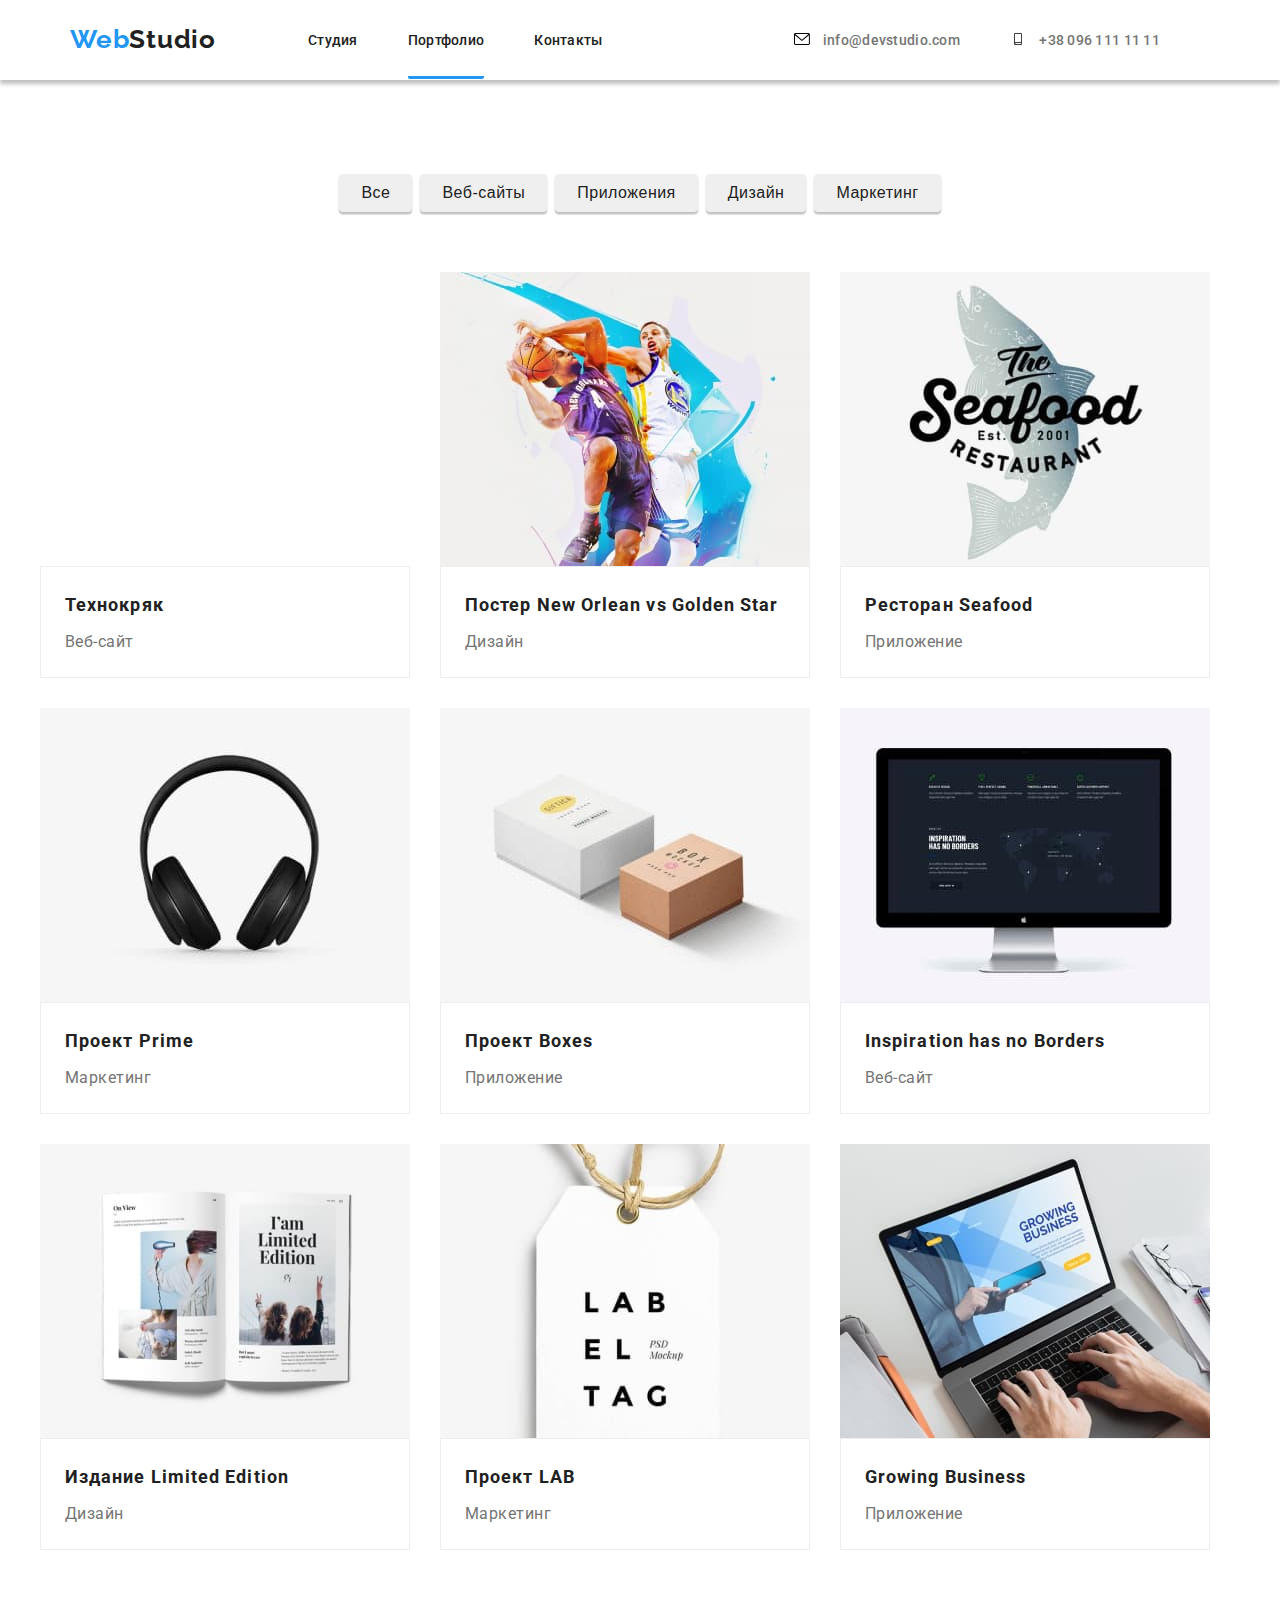
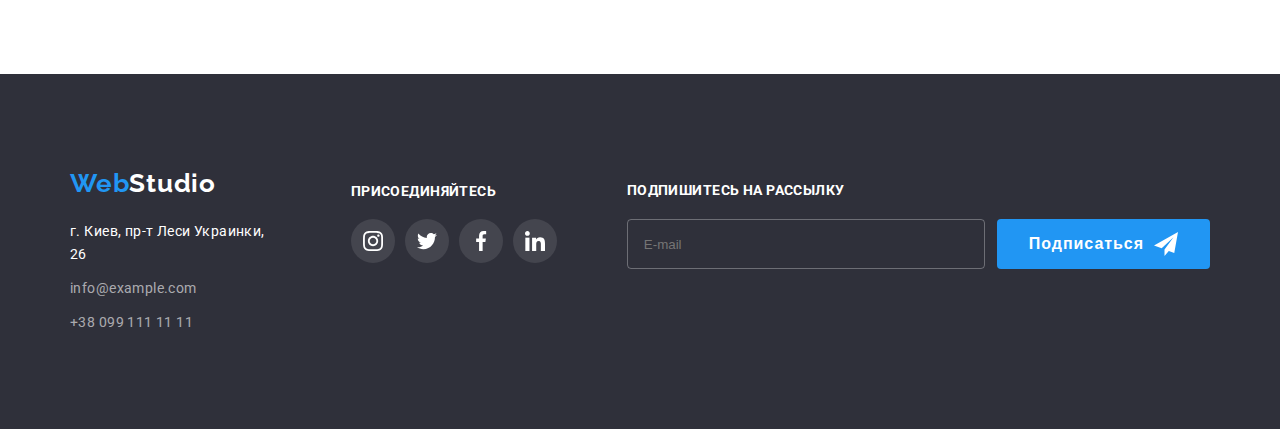
==== commit b888b8ce: "ss" ====
--- a/portfolio.html
+++ b/portfolio.html
@@ -78,7 +78,7 @@
             <ul class="service__menu">
                 <li class="service__elem">
                     <a class="service__link" href="">
-                        <div class="container-overlay minilop-icon">
+                        <div class="container-overlay minilopimg-icon">
                             <p class="overlay">Ресурс предлагает комплексные предложения с разным уровнем
                                 функционала и сервисов.
                                 Все
--- a/css/main.min.css
+++ b/css/main.min.css
@@ -1 +1 @@
-.container{width:1170px;padding-right:15px;padding-left:15px;margin:0 auto}.visually-hidden{position:absolute !important;width:1px !important;height:1px !important;padding:0 !important;margin:-1px !important;overflow:hidden !important;clip:rect(0, 0, 0, 0) !important;white-space:nowrap !important;border:0 !important}.is-hidden{visibility:hidden;opacity:0;pointer-events:none}:root{--main-font: "Roboto", sans-serif;--blacklish: #212121;--darkish: #757575;--bluelish: #2196F3}*{box-sizing:border-box}body{font-family:var(--main-font);margin:0}ul,ol{list-style:none}h1,h2,h3,h4,h5,h6,p{margin-top:0;margin-bottom:0}ul,ol{margin-top:0;margin-bottom:0;padding-left:0}img{display:block}a{text-decoration:none}header{padding-top:24px;padding-bottom:25px}section{padding:94px 0}.btn{display:flex;font-weight:700;font-size:16px;line-height:1.88;align-items:center;text-align:center;letter-spacing:.06em;cursor:pointer;color:#fff;background:var(--bluelish);border-radius:4px;border:none;padding:10px 32px;margin-top:30px;margin:0 auto}.btn:hover,.btn:focus{background:var(--bluelish);outline:none}.btn--footer{height:max-content;box-shadow:0px 4px 4px rgba(0,0,0,.15);padding:10px 25px}.btn--modal-window{display:block;padding:10px 55px;transition:background 250ms cubic-bezier(0.4, 0, 0.2, 1)}.logo--header{margin-right:92px}.logo{font-family:"Raleway",sans-serif;font-weight:700;font-size:26px;line-height:1.2;letter-spacing:.03em;color:var(--blacklish)}.logo--footer{color:#fff}.logo__web{font-weight:700;font-size:26px;line-height:1.2;letter-spacing:.03em;color:var(--bluelish)}.container--header{display:flex;align-items:center}.header__navi{display:flex;align-items:center}.navi__menu{display:flex;align-items:center}.navi__item{position:relative}.navi__item:not(:last-child){margin-right:50px}.navi__link{font-weight:500;font-size:14px;line-height:1.14;letter-spacing:.02em;color:var(--blacklish)}.navi__link:hover,.navi__link:focus{color:var(--bluelish)}.navi__link::after{position:absolute;display:flex;content:"";height:4px;width:100%;background-color:rgba(0,0,0,0);flex-shrink:0;border-radius:2px;padding:0 0 25px 0;transition:background 250ms cubic-bezier(0.4, 0, 0.2, 1)}.navi__link:hover::after{background:linear-gradient(to bottom, transparent 90%, #2196F3 10%)}.header__contacts{display:flex;align-items:center;margin-left:auto}.contacts__elem:hover,.contacts__elem:focus{Fill:var(--bluelish);color:var(--bluelish)}.contacts__link{font-weight:500;font-size:14px;line-height:1.14;letter-spacing:.02em;color:var(--darkish);margin-right:50px;transition:color 250ms cubic-bezier(0.4, 0, 0.2, 1)}.contacts__link:hover,.contacts__link:focus{color:var(--bluelish)}.contacts__icon{width:16px;height:12px;transition:fill 250ms cubic-bezier(0.4, 0, 0.2, 1);margin:0 auto;margin-right:10px}.contacts__icon:hover,.contacts__icon:focus{fill:var(--bluelish)}.container--header{display:flex;align-items:center}.header__navi{display:flex;align-items:center}.navi__menu{display:flex;align-items:center}.navi__item{position:relative}.navi__item:not(:last-child){margin-right:50px}.navi__link{font-weight:500;font-size:14px;line-height:1.14;letter-spacing:.02em;color:var(--blacklish)}.navi__link:hover,.navi__link:focus{color:var(--bluelish)}.navi__link::after{position:absolute;display:flex;content:"";height:4px;width:100%;background-color:rgba(0,0,0,0);flex-shrink:0;border-radius:2px;padding:0 0 25px 0;transition:background 250ms cubic-bezier(0.4, 0, 0.2, 1)}.navi__link:hover::after{background:linear-gradient(to bottom, transparent 90%, #2196F3 10%)}.header__contacts{display:flex;align-items:center;margin-left:auto}.contacts__elem:hover,.contacts__elem:focus{Fill:var(--bluelish);color:var(--bluelish)}.contacts__link{font-weight:500;font-size:14px;line-height:1.14;letter-spacing:.02em;color:var(--darkish);margin-right:50px;transition:color 250ms cubic-bezier(0.4, 0, 0.2, 1)}.contacts__link:hover,.contacts__link:focus{color:var(--bluelish)}.contacts__icon{width:16px;height:12px;transition:fill 250ms cubic-bezier(0.4, 0, 0.2, 1);margin:0 auto;margin-right:10px}.contacts__icon:hover,.contacts__icon:focus{fill:var(--bluelish)}.hero{background-color:var(--blacklish);background-image:linear-gradient(rgba(47, 48, 58, 0.4), rgba(47, 48, 58, 0.4)),url(../images/hero/hero.img.jpg);background-repeat:no-repeat;background-size:cover;padding:200px 0 280px}.container--hero{width:696px;margin:0 auto}.hero__title{font-weight:900;font-size:44px;line-height:1.36;text-align:center;letter-spacing:.06em;text-transform:uppercase;color:#fff;width:696px;height:120px;margin:0 auto;margin-bottom:30px}.about{padding-bottom:0}.about__menu{display:flex}.about__item:not(:last-child){padding-right:30px}.about__card{display:flex;flex-direction:column;width:270px}.about__element{padding:25px 100px;background-color:#f5f4fa}.about__element-icon{width:70px;height:70px}.about__card-title{font-weight:700;font-size:14px;line-height:1.14;letter-spacing:.03em;text-transform:uppercase;color:var(--blacklish);margin:10px 0;margin-top:30px}.about__card-text{font-weight:400;font-size:14px;line-height:1.7;letter-spacing:.03em;color:var(--darkish)}.tasks__title{font-weight:700;font-size:36px;line-height:1.16;text-align:center;letter-spacing:.03em;color:var(--blacklish);margin-bottom:50px}.tasks__menu{display:flex;margin-left:-30px;margin-top:-30px}.tasks__element{position:relative}.tasks__img{margin-left:30px;margin-top:30px}.tasks__text{position:absolute;bottom:0;right:0;font-style:normal;font-weight:700;font-size:14px;line-height:1.14;text-align:center;letter-spacing:.03em;text-transform:uppercase;padding:27px 0px;width:370px;background:rgba(47,48,58,.8);color:#fff}.team{background-color:#f5f4fa}.team__title{font-weight:700;font-size:36px;line-height:1.16;text-align:center;letter-spacing:.03em;color:var(--blacklish);margin-bottom:50px}.team__menu{display:flex;flex-wrap:wrap}.team__element{flex-basis:calc(100% - 120px)/4;margin:0 auto;box-shadow:0px 1px 3px rgba(0,0,0,.12),0px 1px 1px rgba(0,0,0,.14),0px 2px 1px rgba(0,0,0,.2)}.team__info{background-color:#fff;padding:30px 32px}.team__info-name{font-weight:500;font-size:16px;line-height:1.18;text-align:center;letter-spacing:.03em;color:var(--blacklish);margin-bottom:10px}.team__info-profession{font-weight:400;font-size:16px;line-height:1.18;text-align:center;letter-spacing:.03em;color:var(--darkish);margin-bottom:16px}.team__info-social-link-menu{display:flex;justify-content:space-between}.team__info-link{display:flex;align-items:center;justify-content:center;width:44px;height:44px;border-radius:50%;fill:#afb1b8;transition:background-color 250ms cubic-bezier(0.4, 0, 0.2, 1),fill 250ms cubic-bezier(0.4, 0, 0.2, 1)}.team__info-link:hover,.team__info-link:focus{fill:#fff;background-color:var(--bluelish)}.team__info-icon{width:20px;height:20px}.clients__title{color:var(--blacklish);font-size:36px;text-align:center;line-height:42px;line-height:100%;align-items:center;margin-bottom:50px}.clients__menu{display:flex}.clients__element:not(:last-child){margin-right:30px}.clients__link{display:block;padding:16px 32px;border:1px solid #afb1b8;border-radius:5px;transition:fill 250ms cubic-bezier(0.4, 0, 0.2, 1),border 250ms cubic-bezier(0.4, 0, 0.2, 1)}.clients__link:hover svg,.clients__link:focus svg{fill:var(--bluelish)}.clients__link:hover,.clients__link:focus{outline:none;border:1px solid var(--bluelish)}.clients__icon{width:106px;height:60px;fill:#afb1b8;transition:fill 250ms cubic-bezier(0.4, 0, 0.2, 1)}.clients__icon:hover,.clients__icon:focus{fill:var(--bluelish)}.footer{background-color:#2f303a;align-items:center;padding:94px 0}.container--footer{display:flex}.footer__contact{margin-right:70px}.contact__address{font-style:normal;margin-top:20px}.contact__element:not(:last-child){margin-bottom:10px}.contact__link-email{font-weight:400;font-size:14px;line-height:1.7;letter-spacing:.03em;color:#fff}.contact__link{font-weight:400;font-size:14px;line-height:1.7;letter-spacing:.03em;color:rgba(255,255,255,.6);transition:color 250ms cubic-bezier(0.4, 0, 0.2, 1)}.contact__link:hover,.contact__link:focus{color:var(--bluelish)}.footer__social{margin-right:70px;margin-top:15px}.social__title{font-family:"Roboto";font-style:normal;font-weight:700;font-size:14px;line-height:16px;letter-spacing:.03em;text-transform:uppercase;color:#fff;margin-bottom:20px}.social__menu{display:flex;flex-wrap:wrap;width:206px;justify-content:space-between}.social__link{display:flex;align-items:center;justify-content:center;width:44px;height:44px;border-radius:50%;background-color:rgba(255,255,255,.1);fill:#fff;transition:background-color 250ms cubic-bezier(0.4, 0, 0.2, 1)}.social__link:hover,.social__link:focus{background-color:var(--bluelish)}.footer__subscribe-send{display:block}.subscribe__form{display:flex}.subscribe__label{font-weight:700;font-size:14px;line-height:1.14;letter-spacing:.03em;text-transform:uppercase;color:#fff;margin-top:15px}.subscribe__email{display:flex;align-items:flex-end}.subscribe__input{background-color:rgba(0,0,0,0);border:none;outline:none;width:358px;height:50px;color:#fff;padding-left:16px;margin-top:20px;border:1px solid rgba(255,255,255,.3);border-radius:4px;margin-right:12px}.subscribe__form-icon{width:24px;height:24px;margin-left:10px}.backdrop{position:fixed;top:0;left:0;width:100vw;height:100vh;background-color:rgba(0,0,0,.2);transition:opacity 250ms cubic-bezier(0.4, 0, 0.2, 1),visibility 250ms cubic-bezier(0.4, 0, 0.2, 1)}.modal-window{position:absolute;left:50%;top:50%;width:528px;background-color:#fff;transform:translate(-50%, -50%)}.modal-window__close-btn{position:absolute;top:0;right:0;border-radius:50%;border:1px solid rgba(0,0,0,.1);background-color:#fff;cursor:pointer;padding:0;outline:none;margin:8px 8px}.modal-window__close-btn__icon{display:block;width:30px;height:30px;padding:6px 6px;fill:#000}.modal-window__close-btn__icon:hover,.modal-window__close-btn__icon:focus{fill:var(--bluelish)}.modal-window__form{display:flex;flex-direction:column;padding:40px}.modal-window__form__suptitle{font-weight:700;font-size:20px;line-height:1.15;text-align:center;letter-spacing:.03em;color:#212121;justify-content:center;margin-bottom:12px}.modal-window__form-label{margin-bottom:10px;font-weight:400;font-size:12px;line-height:1.16;letter-spacing:.01em;letter-spacing:.01em;color:#757575}.modal-window__form-element{display:block;position:relative;margin-top:4px}.modal-window__form__imput{border:1px solid rgba(33,33,33,.2);border-radius:4px;width:100%;height:40px;padding-left:40px;transition:border-color 250ms cubic-bezier(0.4, 0, 0.2, 1)}.modal-window__form__imput:hover,.modal-window__form__imput:focus{border-color:var(--bluelish);outline:none}.modal-window__form__imput:focus,.modal-window__form__imput:hover+.modal-window__form-icon{fill:var(--bluelish)}.modal-window__form-icon{left:15px;top:50%;transform:translateY(-50%);position:absolute;color:var(--blacklish);width:12px;height:12px;transition:fill 250ms cubic-bezier(0.4, 0, 0.2, 1)}.modal-window__form-messege-label{margin-bottom:20px;font-weight:400;font-size:12px;line-height:1.16;letter-spacing:.01em;letter-spacing:.01em;color:var(--darkish)}.modal-window__form-messege{width:100%;height:120px;border:1px solid rgba(33,33,33,.2);border-radius:4px;padding:12px 16px;margin-top:4px;transition:border-color 250ms cubic-bezier(0.4, 0, 0.2, 1);resize:none}.modal-window__form-messege::placeholder{font-weight:400;font-size:14px;line-height:1.14;letter-spacing:.01em;color:rgba(117,117,117,.5)}.modal-window__form-messege:hover,.modal-window__form-messege:focus+.modal-form-messege-label{outline:none;border-color:var(--bluelish)}.modal-window__form-checkbox-label{display:flex;align-items:center;font-weight:400;font-size:14px;line-height:1.7;letter-spacing:.03em;margin-bottom:30px}.modal-window__form__checkbox-input:checked+.modal-window__form-checkbox-label::before{background-image:url("../images/icon-check-orig.svg")}.modal-window__form-checkbox-label::before{display:block;content:"";height:15px;width:16px;border:solid 1px var(--blacklish);cursor:pointer;border-radius:4px;margin-right:7px}.modal-window__form-link-accept-policy{font-weight:400;font-size:14px;line-height:1.71;letter-spacing:.03em;text-decoration-line:underline;color:var(--bluelish)}.team{background-color:#f5f4fa}.team__title{font-weight:700;font-size:36px;line-height:1.16;text-align:center;letter-spacing:.03em;color:var(--blacklish);margin-bottom:50px}.team__menu{display:flex;flex-wrap:wrap}.team__element{flex-basis:calc(100% - 120px)/4;margin:0 auto;box-shadow:0px 1px 3px rgba(0,0,0,.12),0px 1px 1px rgba(0,0,0,.14),0px 2px 1px rgba(0,0,0,.2)}.team__info{background-color:#fff;padding:30px 32px}.team__info-name{font-weight:500;font-size:16px;line-height:1.18;text-align:center;letter-spacing:.03em;color:var(--blacklish);margin-bottom:10px}.team__info-profession{font-weight:400;font-size:16px;line-height:1.18;text-align:center;letter-spacing:.03em;color:var(--darkish);margin-bottom:16px}.team__info-social-link-menu{display:flex;justify-content:space-between}.team__info-link{display:flex;align-items:center;justify-content:center;width:44px;height:44px;border-radius:50%;fill:#afb1b8;transition:background-color 250ms cubic-bezier(0.4, 0, 0.2, 1),fill 250ms cubic-bezier(0.4, 0, 0.2, 1)}.team__info-link:hover,.team__info-link:focus{fill:#fff;background-color:var(--bluelish)}.team__info-icon{width:20px;height:20px}.header{background:#fff;box-shadow:0px 4px 4px rgba(0,0,0,.25)}.navi__link{font-weight:500;font-size:14px;line-height:1.14;letter-spacing:.02em;color:var(--blacklish)}.navi__link:hover,.navi__link:focus{color:var(--bluelish)}.navi__link::after{position:absolute;display:flex;content:"";bottom:-30px;height:4px;width:100%;background-color:rgba(0,0,0,0);flex-shrink:0;border-radius:2px;transition:background 250ms cubic-bezier(0.4, 0, 0.2, 1)}.navi__link:hover::after{background:linear-gradient(to bottom, transparent 90%, #2196F3 10%)}.navi__after::after{content:"";position:absolute;bottom:-30px;display:flex;content:"";height:4px;width:100%;background:linear-gradient(to bottom, transparent 90%, #2196F3 10%);flex-shrink:0;border-radius:2px;transition:color 250ms cubic-bezier(0.4, 0, 0.2, 1)}.navigation__menu{display:flex;justify-content:center;align-items:center;padding-bottom:25px;margin-bottom:35px}.navigation__item:not(:last-child){margin-right:8px}.navigation__btn{font-weight:500;font-size:16px;line-height:1.62;text-align:center;letter-spacing:.03em;cursor:pointer;color:var(--blacklish);display:flex;cursor:pointer;align-items:center;text-align:center}.navigation__btn{padding:6px 22px;box-shadow:0px 3px 1px rgba(0,0,0,.1),0px 1px 2px rgba(0,0,0,.08),0px 2px 2px rgba(0,0,0,.12);border-radius:4px;border:none;transition:color 250ms cubic-bezier(0.4, 0, 0.2, 1);transition:background-color 250ms cubic-bezier(0.4, 0, 0.2, 1)}.navigation__btn:hover,.navigation__btn:focus{color:#fff;background-color:var(--bluelish)}.service__menu{display:flex;flex-wrap:wrap;width:1200px;margin:0 auto}.service__elem{cursor:pointer;margin-bottom:30px;transition:border 250ms cubic-bezier(0.4, 0, 0.2, 1),box-shadow 250ms cubic-bezier(0.4, 0, 0.2, 1)}.service__elem:hover .overlay,.service__elem:focus .overlay{transform:translateY(0%)}.service__elem:hover,.service__elem:focus{box-shadow:0px 1px 1px rgba(0,0,0,.12),0px 4px 4px rgba(0,0,0,.06),1px 4px 6px rgba(0,0,0,.16)}.service__elem:not(:last-child){margin-right:30px}.service__link{display:block}.container-overlay{position:relative;overflow:hidden}.overlay{position:absolute;font-style:normal;font-weight:400;font-size:18px;line-height:1.55;letter-spacing:.03em;color:#fff;top:0;left:0;width:100%;height:100%;background:rgba(33,150,243,.9);overflow:auto;padding:63px 24px;transform:translateY(100%);transition:transform 250ms cubic-bezier(0.4, 0, 0.2, 1)}.service-info{background-color:#fff;padding:20px 24px;border:1px solid #eee}.info__name{margin-bottom:4px}.info__name{font-weight:700;font-size:18px;line-height:2;letter-spacing:.06em;color:#212121}.info__activity{font-size:16px;line-height:1.88;letter-spacing:.03em;color:var(--darkish)}.minilop-icon{background-image:url("../../images/portfolio/minilopimg.jpg");width:370px;height:294px}.basket-icon{background-image:url("../../images/portfolio/basketimg.jpg");width:370px;height:294px}.fisch-icon{background-image:url("../../images/portfolio/fischimg.jpg");width:370px;height:294px}.kopfho-icon{background-image:url("../../images/portfolio/kopfhoimg.jpg");width:370px;height:294px}.box-icon{background-image:url("../../images/portfolio/boximg.jpg");width:370px;height:294px}.bildsch-icon{background-image:url("../../images/portfolio/bildschimg.jpg");width:370px;height:294px}.buch-icon{background-image:url("../../images/portfolio/buchimg.jpg");width:370px;height:294px}.tab-icon{background-image:url("../../images/portfolio/tabimg.jpg");width:370px;height:294px}.loptop-icon{background-image:url("../../images/portfolio/loptopimg.jpg");width:370px;height:294px}/*# sourceMappingURL=main.min.css.map */+.container{width:1170px;padding-right:15px;padding-left:15px;margin:0 auto}.visually-hidden{position:absolute !important;width:1px !important;height:1px !important;padding:0 !important;margin:-1px !important;overflow:hidden !important;clip:rect(0, 0, 0, 0) !important;white-space:nowrap !important;border:0 !important}.is-hidden{visibility:hidden;opacity:0;pointer-events:none}:root{--main-font: "Roboto", sans-serif;--blacklish: #212121;--darkish: #757575;--bluelish: #2196F3}*{box-sizing:border-box}body{font-family:var(--main-font);margin:0}ul,ol{list-style:none}h1,h2,h3,h4,h5,h6,p{margin-top:0;margin-bottom:0}ul,ol{margin-top:0;margin-bottom:0;padding-left:0}img{display:block}a{text-decoration:none}header{padding-top:24px;padding-bottom:25px}section{padding:94px 0}.btn{display:flex;font-weight:700;font-size:16px;line-height:1.88;align-items:center;text-align:center;letter-spacing:.06em;cursor:pointer;color:#fff;background:var(--bluelish);border-radius:4px;border:none;padding:10px 32px;margin-top:30px;margin:0 auto}.btn:hover,.btn:focus{background:var(--bluelish);outline:none}.btn--footer{height:max-content;box-shadow:0px 4px 4px rgba(0,0,0,.15);padding:10px 25px}.btn--modal-window{display:block;padding:10px 55px;transition:background 250ms cubic-bezier(0.4, 0, 0.2, 1)}.logo--header{margin-right:92px}.logo{font-family:"Raleway",sans-serif;font-weight:700;font-size:26px;line-height:1.2;letter-spacing:.03em;color:var(--blacklish)}.logo--footer{color:#fff}.logo__web{font-weight:700;font-size:26px;line-height:1.2;letter-spacing:.03em;color:var(--bluelish)}.container--header{display:flex;align-items:center}.header__navi{display:flex;align-items:center}.navi__menu{display:flex;align-items:center}.navi__item{position:relative}.navi__item:not(:last-child){margin-right:50px}.navi__link{font-weight:500;font-size:14px;line-height:1.14;letter-spacing:.02em;color:var(--blacklish)}.navi__link:hover,.navi__link:focus{color:var(--bluelish)}.navi__link::after{position:absolute;display:flex;content:"";height:4px;width:100%;background-color:rgba(0,0,0,0);flex-shrink:0;border-radius:2px;padding:0 0 25px 0;transition:background 250ms cubic-bezier(0.4, 0, 0.2, 1)}.navi__link:hover::after{background:linear-gradient(to bottom, transparent 90%, #2196F3 10%)}.header__contacts{display:flex;align-items:center;margin-left:auto}.contacts__elem:hover,.contacts__elem:focus{Fill:var(--bluelish);color:var(--bluelish)}.contacts__link{font-weight:500;font-size:14px;line-height:1.14;letter-spacing:.02em;color:var(--darkish);margin-right:50px;transition:color 250ms cubic-bezier(0.4, 0, 0.2, 1)}.contacts__link:hover,.contacts__link:focus{color:var(--bluelish)}.contacts__icon{width:16px;height:12px;transition:fill 250ms cubic-bezier(0.4, 0, 0.2, 1);margin:0 auto;margin-right:10px}.contacts__icon:hover,.contacts__icon:focus{fill:var(--bluelish)}.container--header{display:flex;align-items:center}.header__navi{display:flex;align-items:center}.navi__menu{display:flex;align-items:center}.navi__item{position:relative}.navi__item:not(:last-child){margin-right:50px}.navi__link{font-weight:500;font-size:14px;line-height:1.14;letter-spacing:.02em;color:var(--blacklish)}.navi__link:hover,.navi__link:focus{color:var(--bluelish)}.navi__link::after{position:absolute;display:flex;content:"";height:4px;width:100%;background-color:rgba(0,0,0,0);flex-shrink:0;border-radius:2px;padding:0 0 25px 0;transition:background 250ms cubic-bezier(0.4, 0, 0.2, 1)}.navi__link:hover::after{background:linear-gradient(to bottom, transparent 90%, #2196F3 10%)}.header__contacts{display:flex;align-items:center;margin-left:auto}.contacts__elem:hover,.contacts__elem:focus{Fill:var(--bluelish);color:var(--bluelish)}.contacts__link{font-weight:500;font-size:14px;line-height:1.14;letter-spacing:.02em;color:var(--darkish);margin-right:50px;transition:color 250ms cubic-bezier(0.4, 0, 0.2, 1)}.contacts__link:hover,.contacts__link:focus{color:var(--bluelish)}.contacts__icon{width:16px;height:12px;transition:fill 250ms cubic-bezier(0.4, 0, 0.2, 1);margin:0 auto;margin-right:10px}.contacts__icon:hover,.contacts__icon:focus{fill:var(--bluelish)}.hero{background-color:var(--blacklish);background-image:linear-gradient(rgba(47, 48, 58, 0.4), rgba(47, 48, 58, 0.4)),url(../images/hero/hero.img.jpg);background-repeat:no-repeat;background-size:cover;padding:200px 0 280px}.container--hero{width:696px;margin:0 auto}.hero__title{font-weight:900;font-size:44px;line-height:1.36;text-align:center;letter-spacing:.06em;text-transform:uppercase;color:#fff;width:696px;height:120px;margin:0 auto;margin-bottom:30px}.about{padding-bottom:0}.about__menu{display:flex}.about__item:not(:last-child){padding-right:30px}.about__card{display:flex;flex-direction:column;width:270px}.about__element{padding:25px 100px;background-color:#f5f4fa}.about__element-icon{width:70px;height:70px}.about__card-title{font-weight:700;font-size:14px;line-height:1.14;letter-spacing:.03em;text-transform:uppercase;color:var(--blacklish);margin:10px 0;margin-top:30px}.about__card-text{font-weight:400;font-size:14px;line-height:1.7;letter-spacing:.03em;color:var(--darkish)}.tasks__title{font-weight:700;font-size:36px;line-height:1.16;text-align:center;letter-spacing:.03em;color:var(--blacklish);margin-bottom:50px}.tasks__menu{display:flex;margin-left:-30px;margin-top:-30px}.tasks__element{position:relative}.tasks__img{margin-left:30px;margin-top:30px}.tasks__text{position:absolute;bottom:0;right:0;font-style:normal;font-weight:700;font-size:14px;line-height:1.14;text-align:center;letter-spacing:.03em;text-transform:uppercase;padding:27px 0px;width:370px;background:rgba(47,48,58,.8);color:#fff}.team{background-color:#f5f4fa}.team__title{font-weight:700;font-size:36px;line-height:1.16;text-align:center;letter-spacing:.03em;color:var(--blacklish);margin-bottom:50px}.team__menu{display:flex;flex-wrap:wrap}.team__element{flex-basis:calc(100% - 120px)/4;margin:0 auto;box-shadow:0px 1px 3px rgba(0,0,0,.12),0px 1px 1px rgba(0,0,0,.14),0px 2px 1px rgba(0,0,0,.2)}.team__info{background-color:#fff;padding:30px 32px}.team__info-name{font-weight:500;font-size:16px;line-height:1.18;text-align:center;letter-spacing:.03em;color:var(--blacklish);margin-bottom:10px}.team__info-profession{font-weight:400;font-size:16px;line-height:1.18;text-align:center;letter-spacing:.03em;color:var(--darkish);margin-bottom:16px}.team__info-social-link-menu{display:flex;justify-content:space-between}.team__info-link{display:flex;align-items:center;justify-content:center;width:44px;height:44px;border-radius:50%;fill:#afb1b8;transition:background-color 250ms cubic-bezier(0.4, 0, 0.2, 1),fill 250ms cubic-bezier(0.4, 0, 0.2, 1)}.team__info-link:hover,.team__info-link:focus{fill:#fff;background-color:var(--bluelish)}.team__info-icon{width:20px;height:20px}.clients__title{color:var(--blacklish);font-size:36px;text-align:center;line-height:42px;line-height:100%;align-items:center;margin-bottom:50px}.clients__menu{display:flex}.clients__element:not(:last-child){margin-right:30px}.clients__link{display:block;padding:16px 32px;border:1px solid #afb1b8;border-radius:5px;transition:fill 250ms cubic-bezier(0.4, 0, 0.2, 1),border 250ms cubic-bezier(0.4, 0, 0.2, 1)}.clients__link:hover svg,.clients__link:focus svg{fill:var(--bluelish)}.clients__link:hover,.clients__link:focus{outline:none;border:1px solid var(--bluelish)}.clients__icon{width:106px;height:60px;fill:#afb1b8;transition:fill 250ms cubic-bezier(0.4, 0, 0.2, 1)}.clients__icon:hover,.clients__icon:focus{fill:var(--bluelish)}.footer{background-color:#2f303a;align-items:center;padding:94px 0}.container--footer{display:flex}.footer__contact{margin-right:70px}.contact__address{font-style:normal;margin-top:20px}.contact__element:not(:last-child){margin-bottom:10px}.contact__link-email{font-weight:400;font-size:14px;line-height:1.7;letter-spacing:.03em;color:#fff}.contact__link{font-weight:400;font-size:14px;line-height:1.7;letter-spacing:.03em;color:rgba(255,255,255,.6);transition:color 250ms cubic-bezier(0.4, 0, 0.2, 1)}.contact__link:hover,.contact__link:focus{color:var(--bluelish)}.footer__social{margin-right:70px;margin-top:15px}.social__title{font-family:"Roboto";font-style:normal;font-weight:700;font-size:14px;line-height:16px;letter-spacing:.03em;text-transform:uppercase;color:#fff;margin-bottom:20px}.social__menu{display:flex;flex-wrap:wrap;width:206px;justify-content:space-between}.social__link{display:flex;align-items:center;justify-content:center;width:44px;height:44px;border-radius:50%;background-color:rgba(255,255,255,.1);fill:#fff;transition:background-color 250ms cubic-bezier(0.4, 0, 0.2, 1)}.social__link:hover,.social__link:focus{background-color:var(--bluelish)}.footer__subscribe-send{display:block}.subscribe__form{display:flex}.subscribe__label{font-weight:700;font-size:14px;line-height:1.14;letter-spacing:.03em;text-transform:uppercase;color:#fff;margin-top:15px}.subscribe__email{display:flex;align-items:flex-end}.subscribe__input{background-color:rgba(0,0,0,0);border:none;outline:none;width:358px;height:50px;color:#fff;padding-left:16px;margin-top:20px;border:1px solid rgba(255,255,255,.3);border-radius:4px;margin-right:12px}.subscribe__form-icon{width:24px;height:24px;margin-left:10px}.backdrop{position:fixed;top:0;left:0;width:100vw;height:100vh;background-color:rgba(0,0,0,.2);transition:opacity 250ms cubic-bezier(0.4, 0, 0.2, 1),visibility 250ms cubic-bezier(0.4, 0, 0.2, 1)}.modal-window{position:absolute;left:50%;top:50%;width:528px;background-color:#fff;transform:translate(-50%, -50%)}.modal-window__close-btn{position:absolute;top:0;right:0;border-radius:50%;border:1px solid rgba(0,0,0,.1);background-color:#fff;cursor:pointer;padding:0;outline:none;margin:8px 8px}.modal-window__close-btn__icon{display:block;width:30px;height:30px;padding:6px 6px;fill:#000}.modal-window__close-btn__icon:hover,.modal-window__close-btn__icon:focus{fill:var(--bluelish)}.modal-window__form{display:flex;flex-direction:column;padding:40px}.modal-window__form__suptitle{font-weight:700;font-size:20px;line-height:1.15;text-align:center;letter-spacing:.03em;color:#212121;justify-content:center;margin-bottom:12px}.modal-window__form-label{margin-bottom:10px;font-weight:400;font-size:12px;line-height:1.16;letter-spacing:.01em;letter-spacing:.01em;color:#757575}.modal-window__form-element{display:block;position:relative;margin-top:4px}.modal-window__form__imput{border:1px solid rgba(33,33,33,.2);border-radius:4px;width:100%;height:40px;padding-left:40px;transition:border-color 250ms cubic-bezier(0.4, 0, 0.2, 1)}.modal-window__form__imput:hover,.modal-window__form__imput:focus{border-color:var(--bluelish);outline:none}.modal-window__form__imput:focus,.modal-window__form__imput:hover+.modal-window__form-icon{fill:var(--bluelish)}.modal-window__form-icon{left:15px;top:50%;transform:translateY(-50%);position:absolute;color:var(--blacklish);width:12px;height:12px;transition:fill 250ms cubic-bezier(0.4, 0, 0.2, 1)}.modal-window__form-messege-label{margin-bottom:20px;font-weight:400;font-size:12px;line-height:1.16;letter-spacing:.01em;letter-spacing:.01em;color:var(--darkish)}.modal-window__form-messege{width:100%;height:120px;border:1px solid rgba(33,33,33,.2);border-radius:4px;padding:12px 16px;margin-top:4px;transition:border-color 250ms cubic-bezier(0.4, 0, 0.2, 1);resize:none}.modal-window__form-messege::placeholder{font-weight:400;font-size:14px;line-height:1.14;letter-spacing:.01em;color:rgba(117,117,117,.5)}.modal-window__form-messege:hover,.modal-window__form-messege:focus+.modal-form-messege-label{outline:none;border-color:var(--bluelish)}.modal-window__form-checkbox-label{display:flex;align-items:center;font-weight:400;font-size:14px;line-height:1.7;letter-spacing:.03em;margin-bottom:30px}.modal-window__form__checkbox-input:checked+.modal-window__form-checkbox-label::before{background-image:url("../images/icon-check-orig.svg")}.modal-window__form-checkbox-label::before{display:block;content:"";height:15px;width:16px;border:solid 1px var(--blacklish);cursor:pointer;border-radius:4px;margin-right:7px}.modal-window__form-link-accept-policy{font-weight:400;font-size:14px;line-height:1.71;letter-spacing:.03em;text-decoration-line:underline;color:var(--bluelish)}.team{background-color:#f5f4fa}.team__title{font-weight:700;font-size:36px;line-height:1.16;text-align:center;letter-spacing:.03em;color:var(--blacklish);margin-bottom:50px}.team__menu{display:flex;flex-wrap:wrap}.team__element{flex-basis:calc(100% - 120px)/4;margin:0 auto;box-shadow:0px 1px 3px rgba(0,0,0,.12),0px 1px 1px rgba(0,0,0,.14),0px 2px 1px rgba(0,0,0,.2)}.team__info{background-color:#fff;padding:30px 32px}.team__info-name{font-weight:500;font-size:16px;line-height:1.18;text-align:center;letter-spacing:.03em;color:var(--blacklish);margin-bottom:10px}.team__info-profession{font-weight:400;font-size:16px;line-height:1.18;text-align:center;letter-spacing:.03em;color:var(--darkish);margin-bottom:16px}.team__info-social-link-menu{display:flex;justify-content:space-between}.team__info-link{display:flex;align-items:center;justify-content:center;width:44px;height:44px;border-radius:50%;fill:#afb1b8;transition:background-color 250ms cubic-bezier(0.4, 0, 0.2, 1),fill 250ms cubic-bezier(0.4, 0, 0.2, 1)}.team__info-link:hover,.team__info-link:focus{fill:#fff;background-color:var(--bluelish)}.team__info-icon{width:20px;height:20px}.header{background:#fff;box-shadow:0px 4px 4px rgba(0,0,0,.25)}.navi__link{font-weight:500;font-size:14px;line-height:1.14;letter-spacing:.02em;color:var(--blacklish)}.navi__link:hover,.navi__link:focus{color:var(--bluelish)}.navi__link::after{position:absolute;display:flex;content:"";bottom:-30px;height:4px;width:100%;background-color:rgba(0,0,0,0);flex-shrink:0;border-radius:2px;transition:background 250ms cubic-bezier(0.4, 0, 0.2, 1)}.navi__link:hover::after{background:linear-gradient(to bottom, transparent 90%, #2196F3 10%)}.navi__after::after{content:"";position:absolute;bottom:-30px;display:flex;content:"";height:4px;width:100%;background:linear-gradient(to bottom, transparent 90%, #2196F3 10%);flex-shrink:0;border-radius:2px;transition:color 250ms cubic-bezier(0.4, 0, 0.2, 1)}.navigation__menu{display:flex;justify-content:center;align-items:center;padding-bottom:25px;margin-bottom:35px}.navigation__item:not(:last-child){margin-right:8px}.navigation__btn{font-weight:500;font-size:16px;line-height:1.62;text-align:center;letter-spacing:.03em;cursor:pointer;color:var(--blacklish);display:flex;cursor:pointer;align-items:center;text-align:center}.navigation__btn{padding:6px 22px;box-shadow:0px 3px 1px rgba(0,0,0,.1),0px 1px 2px rgba(0,0,0,.08),0px 2px 2px rgba(0,0,0,.12);border-radius:4px;border:none;transition:color 250ms cubic-bezier(0.4, 0, 0.2, 1);transition:background-color 250ms cubic-bezier(0.4, 0, 0.2, 1)}.navigation__btn:hover,.navigation__btn:focus{color:#fff;background-color:var(--bluelish)}.service__menu{display:flex;flex-wrap:wrap;width:1200px;margin:0 auto}.service__elem{cursor:pointer;margin-bottom:30px;transition:border 250ms cubic-bezier(0.4, 0, 0.2, 1),box-shadow 250ms cubic-bezier(0.4, 0, 0.2, 1)}.service__elem:hover .overlay,.service__elem:focus .overlay{transform:translateY(0%)}.service__elem:hover,.service__elem:focus{box-shadow:0px 1px 1px rgba(0,0,0,.12),0px 4px 4px rgba(0,0,0,.06),1px 4px 6px rgba(0,0,0,.16)}.service__elem:not(:last-child){margin-right:30px}.service__link{display:block}.container-overlay{position:relative;overflow:hidden}.overlay{position:absolute;font-style:normal;font-weight:400;font-size:18px;line-height:1.55;letter-spacing:.03em;color:#fff;top:0;left:0;width:100%;height:100%;background:rgba(33,150,243,.9);overflow:auto;padding:63px 24px;transform:translateY(100%);transition:transform 250ms cubic-bezier(0.4, 0, 0.2, 1)}.service-info{background-color:#fff;padding:20px 24px;border:1px solid #eee}.info__name{margin-bottom:4px}.info__name{font-weight:700;font-size:18px;line-height:2;letter-spacing:.06em;color:#212121}.info__activity{font-size:16px;line-height:1.88;letter-spacing:.03em;color:var(--darkish)}.minilopimg-icon{background-image:url("../../images/portfolio/minilopimgimg.jpg");width:370px;height:294px}.basket-icon{background-image:url("../../images/portfolio/basketimg.jpg");width:370px;height:294px}.fisch-icon{background-image:url("../../images/portfolio/fischimg.jpg");width:370px;height:294px}.kopfho-icon{background-image:url("../../images/portfolio/kopfhoimg.jpg");width:370px;height:294px}.box-icon{background-image:url("../../images/portfolio/boximg.jpg");width:370px;height:294px}.bildsch-icon{background-image:url("../../images/portfolio/bildschimg.jpg");width:370px;height:294px}.buch-icon{background-image:url("../../images/portfolio/buchimg.jpg");width:370px;height:294px}.tab-icon{background-image:url("../../images/portfolio/tabimg.jpg");width:370px;height:294px}.loptop-icon{background-image:url("../../images/portfolio/loptopimg.jpg");width:370px;height:294px}/*# sourceMappingURL=main.min.css.map */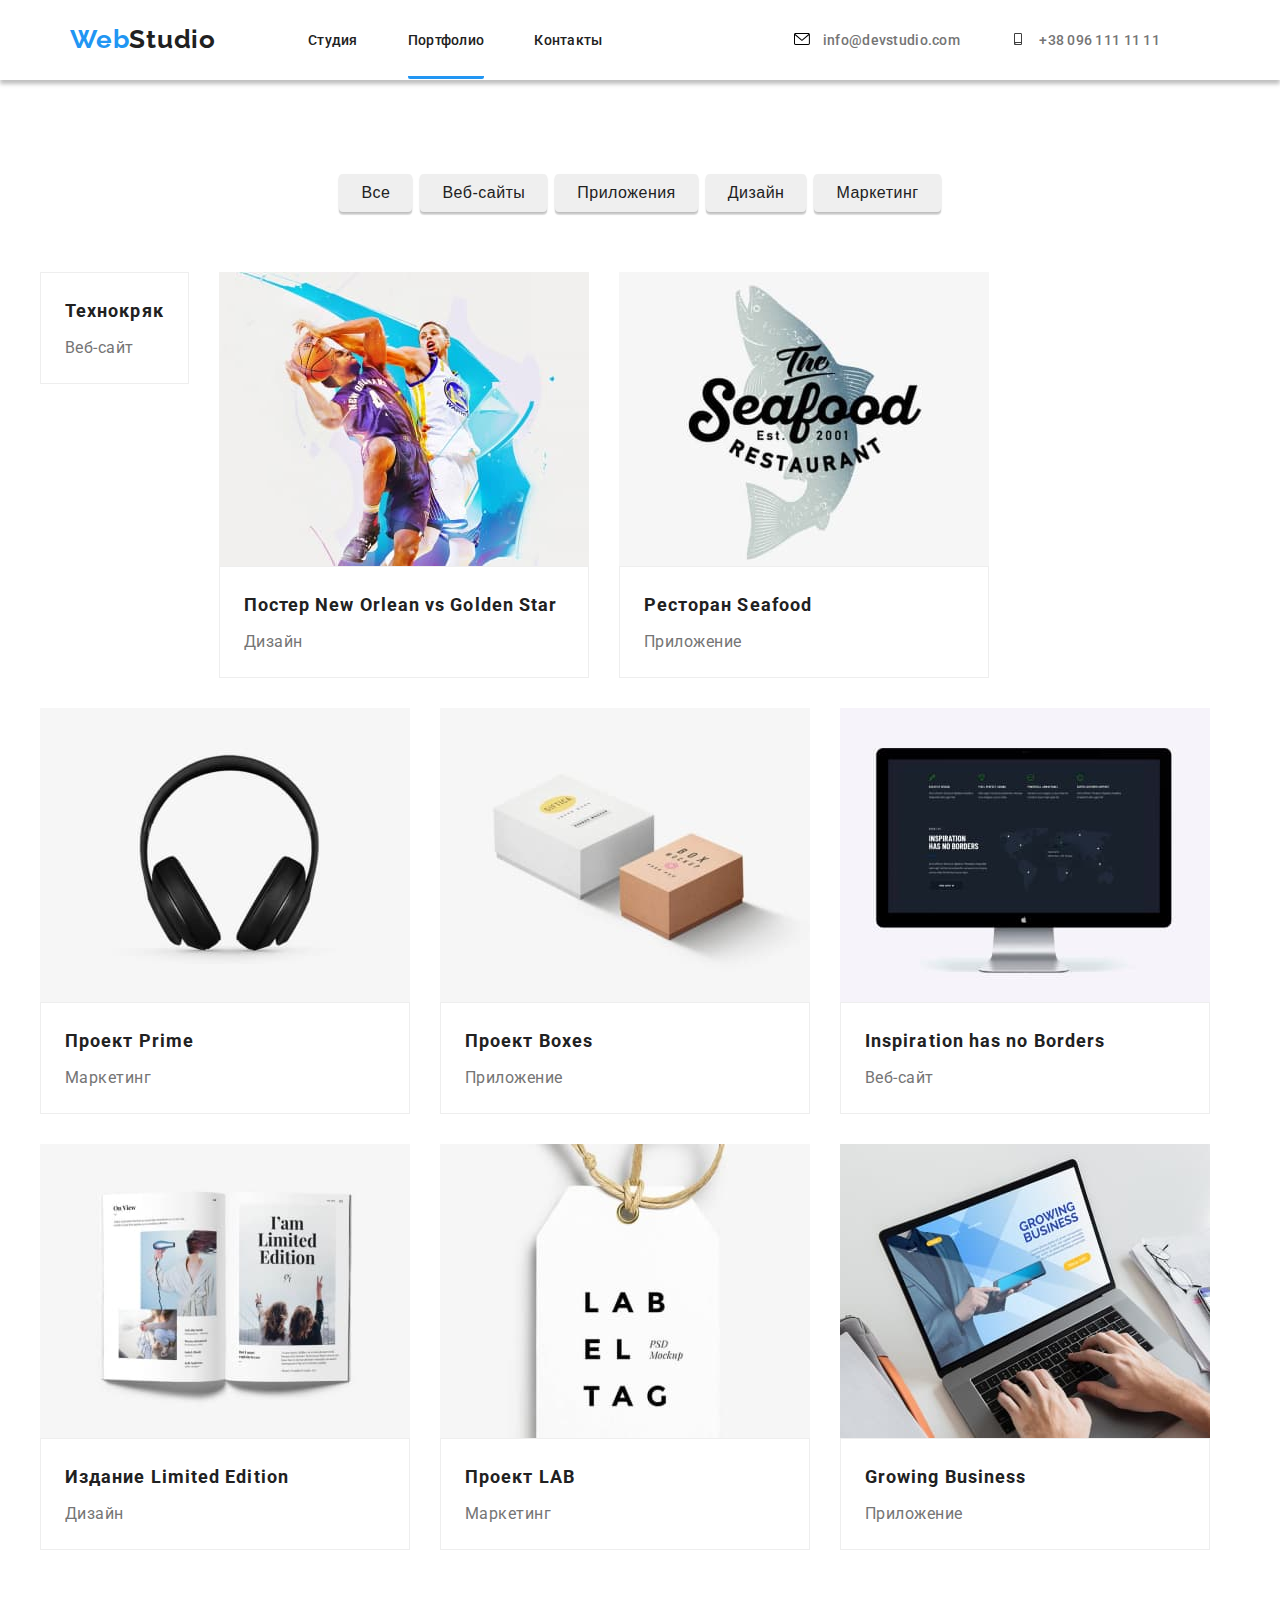
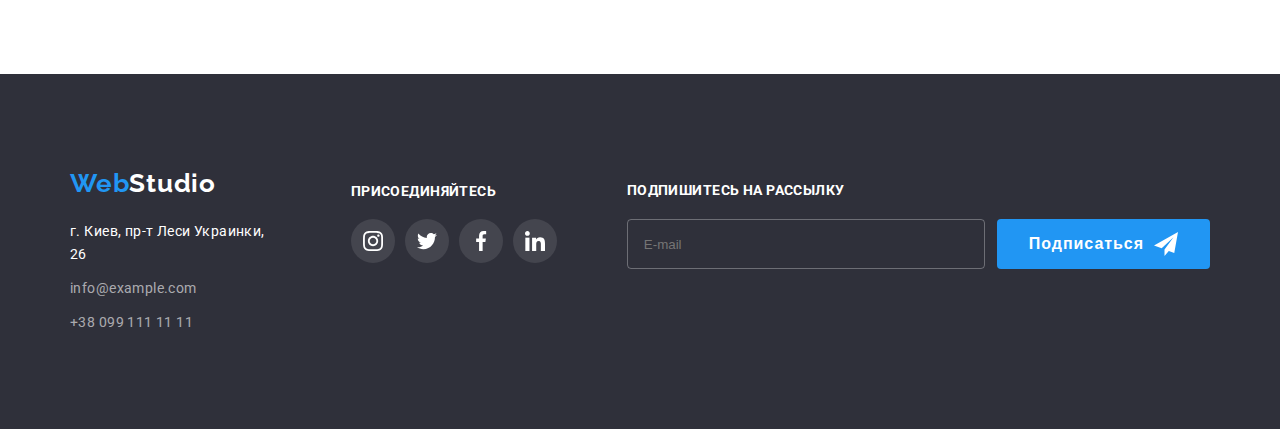
==== commit 0b0f659a: "все еще проблема с фото" ====
--- a/portfolio.html
+++ b/portfolio.html
@@ -78,7 +78,7 @@
             <ul class="service__menu">
                 <li class="service__elem">
                     <a class="service__link" href="">
-                        <div class="container-overlay minilopimg-icon">
+                        <div class="container-overlay minilop-icon">
                             <p class="overlay">Ресурс предлагает комплексные предложения с разным уровнем
                                 функционала и сервисов.
                                 Все
